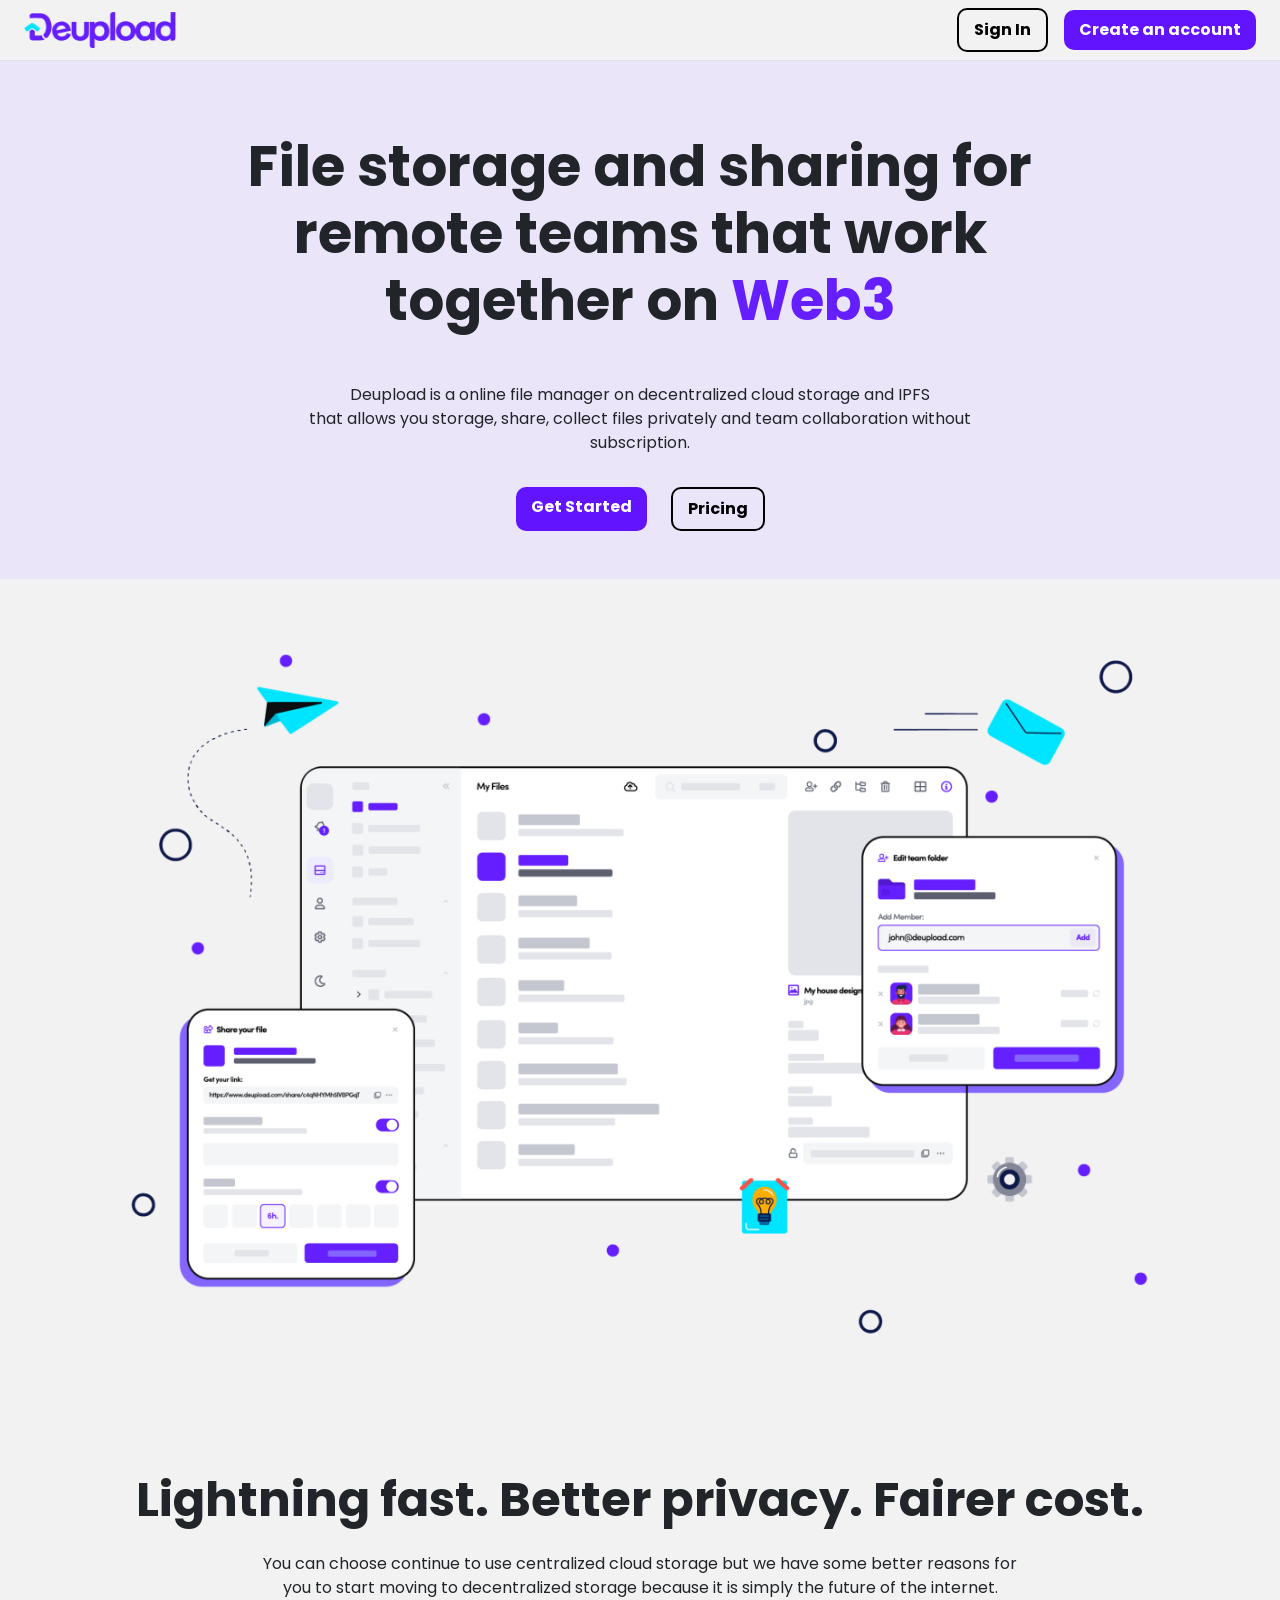
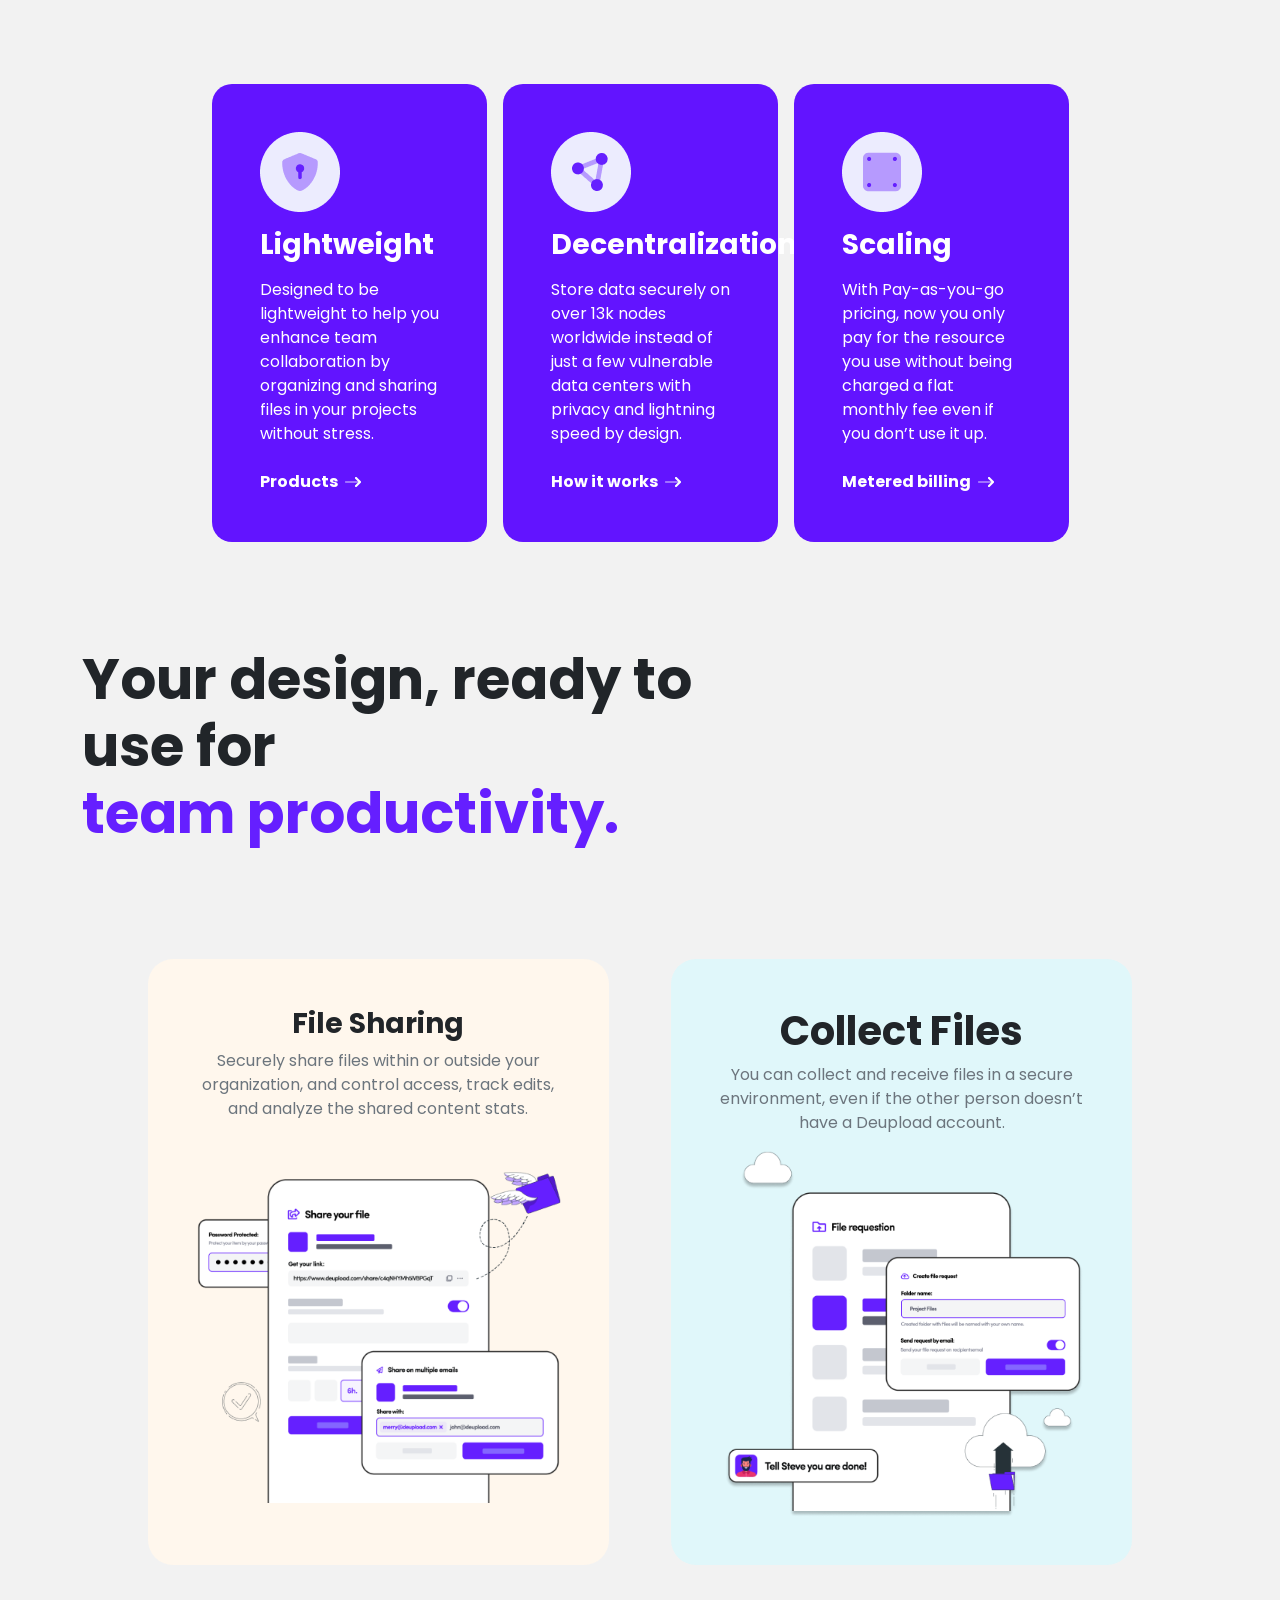
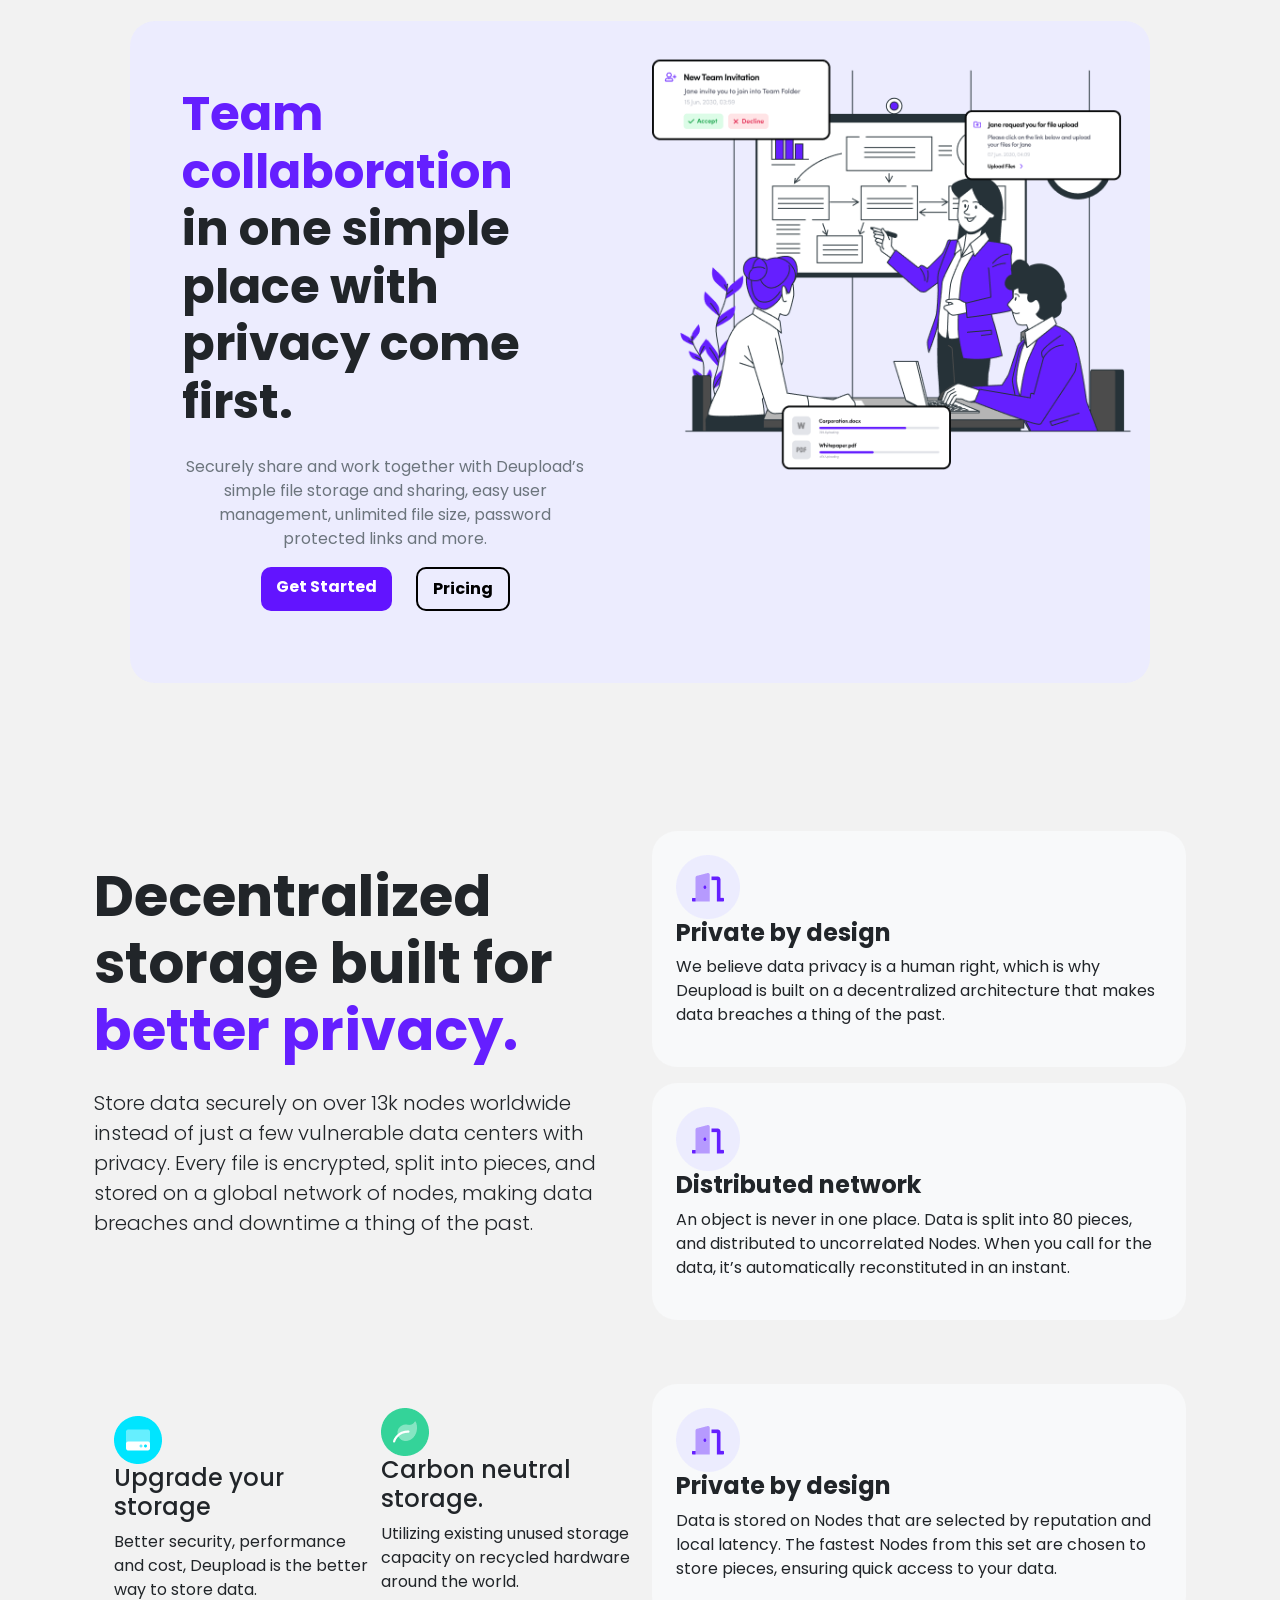
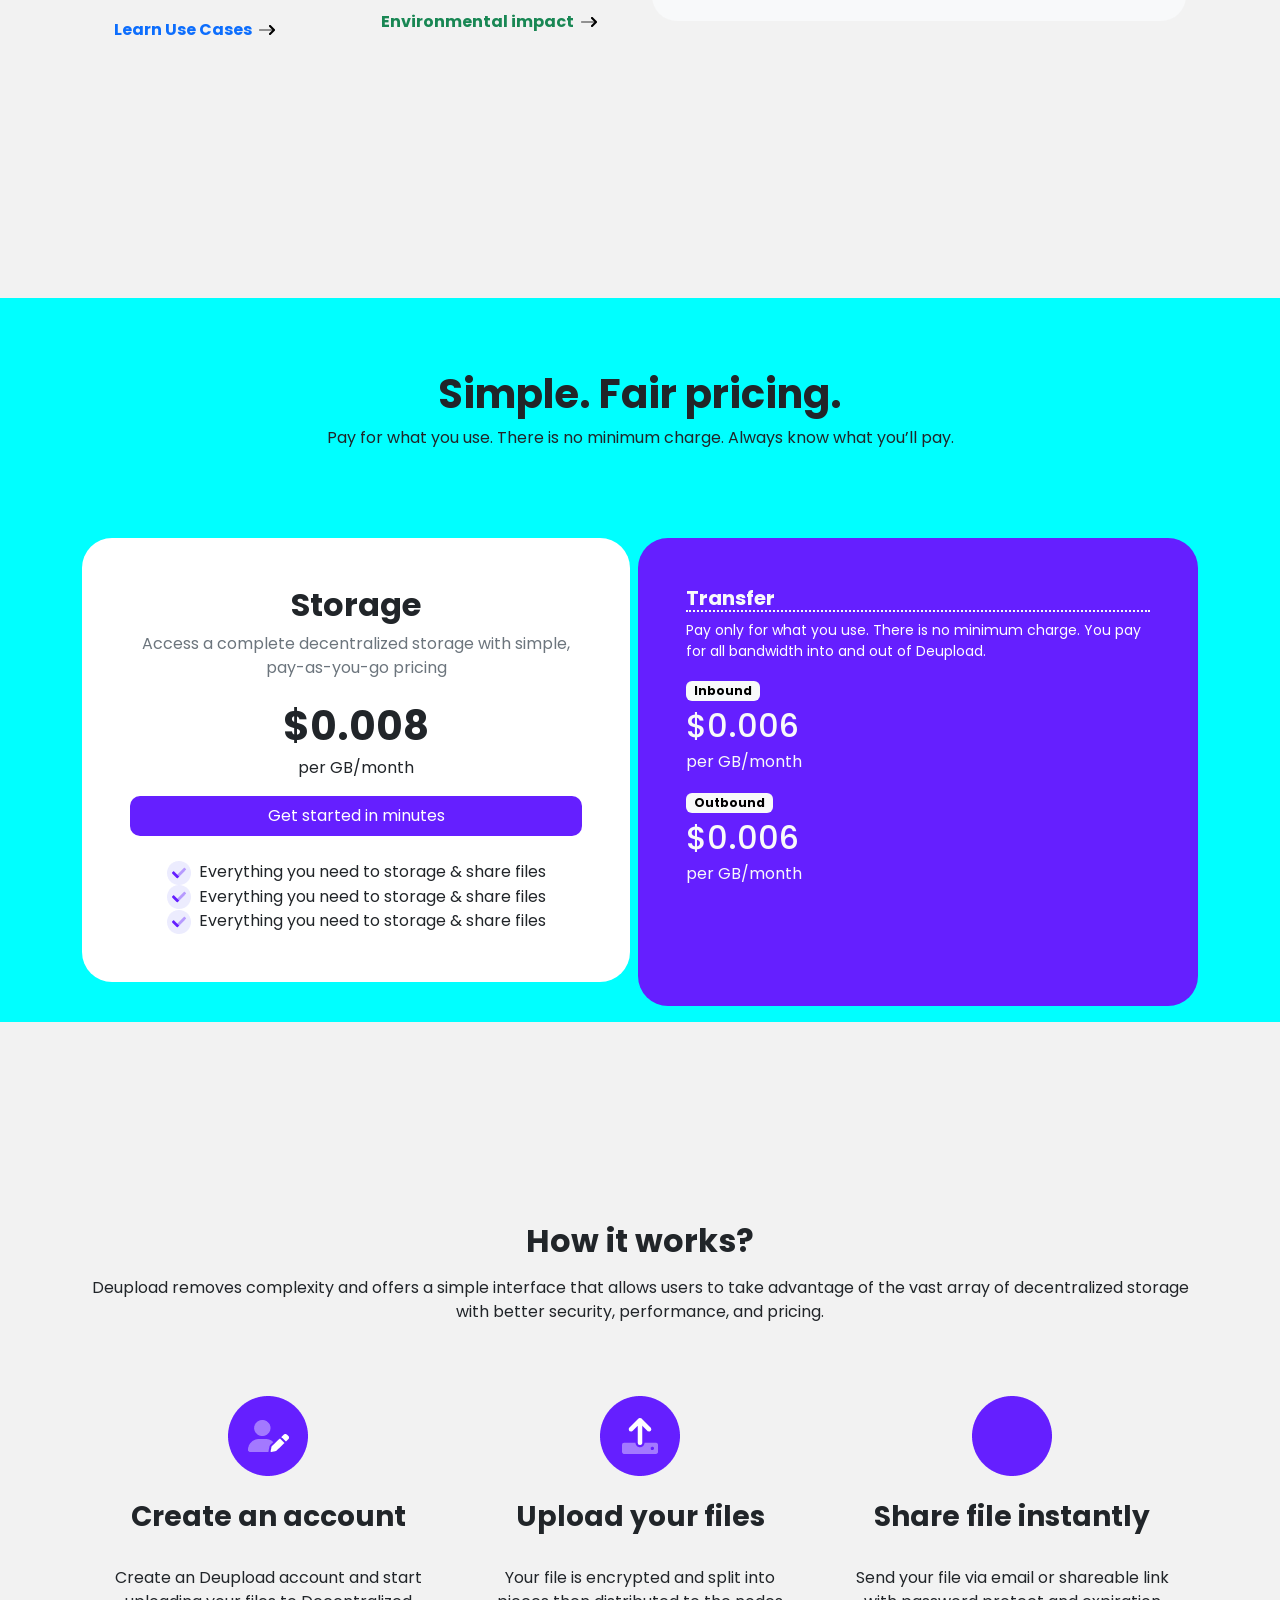
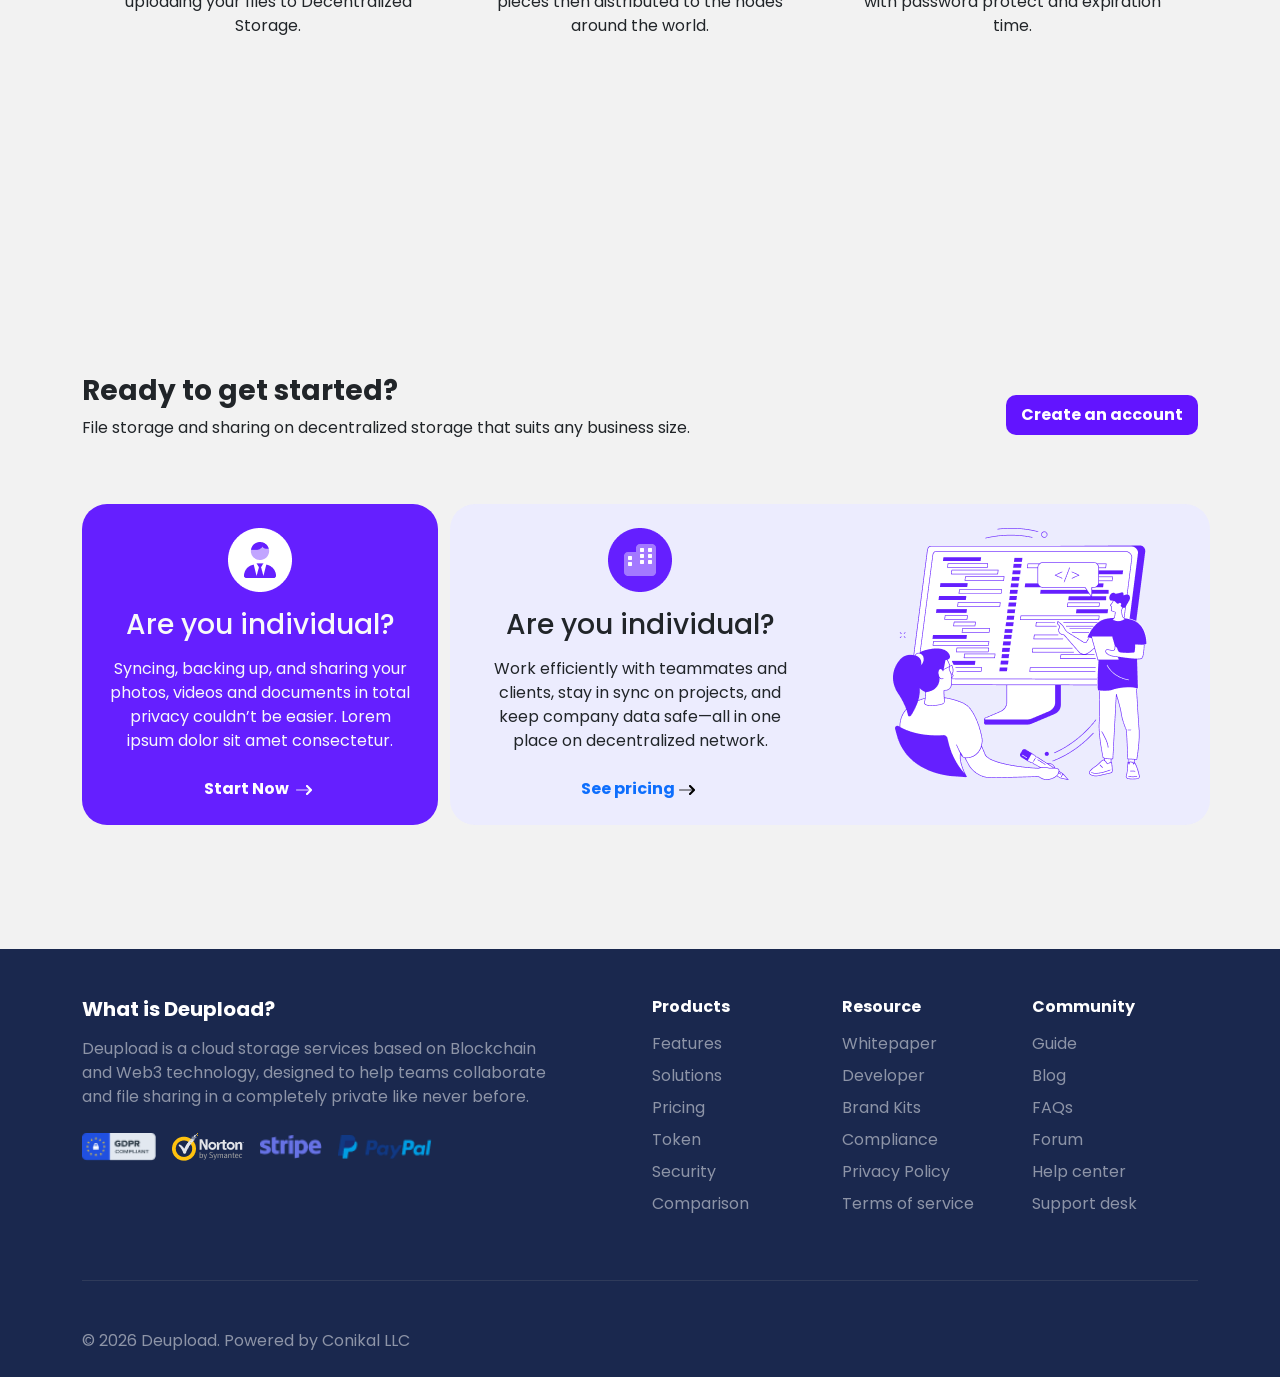
==== index.html @ c3d59c48 "This is the first commit" ====
<!DOCTYPE html>
<html lang="en">

<head>
    <meta charset="UTF-8">
    <meta name="viewport" content="width=device-width, initial-scale=1.0">
    <title>Main Page</title>
    <link href="https://cdn.jsdelivr.net/npm/bootstrap@5.3.3/dist/css/bootstrap.min.css" rel="stylesheet"
        integrity="sha384-QWTKZyjpPEjISv5WaRU9OFeRpok6YctnYmDr5pNlyT2bRjXh0JMhjY6hW+ALEwIH" crossorigin="anonymous">
    <link rel="stylesheet" href="./style.css">
</head>

<body>

    <!-- Navbar -->
    <section id="header" class="border-bottom">
        <div class="container-fluid px-4 py-2">
            <div class="d-block d-sm-flex align-items-sm-center justify-content-sm-between ">
                <div>
                    <a href="#">
                        <img src="./Assests/logo-color 1.png" alt="Logo" height="36">
                    </a>
                </div>

                <div class="d-flex align-items-center gap-2 gap-sm-3">
                    <a href="" class="btn-signin">Sign In</a>
                    <a href="" class="btn-create text-nowrap">Create an account</a>
                </div>

            </div>
        </div>
    </section>

    <!-- Hero-section -->
    <section id="hero-section">
        <div class="container-fluid hero-contain">
            <div class="py-5 text-center">

                <div>
                    <h1 class="py-4 display-4 fw-bold">
                        <span class="d-md-block">File storage and sharing for</span>
                        <span class="d-md-block">remote teams that work </span>
                        <span class="d-md-block">together on <span class="highlight">Web3</span></span>
                    </h1>
                </div>

                <div>
                    <p class="py-3 text-center fs-6 fs-lg-4">
                        <span class="line-break">Deupload is a online file manager on decentralized cloud storage and
                            IPFS </span>
                        <span class="line-break">that allows you storage, share, collect files privately and team
                            collaboration
                            without</span>
                        <span class="line-break">subscription.</span>
                    </p>
                </div>

                <div class="d-sm-flex justify-content-center gap-4">
                    <a href="#" class="btn-started">Get Started</a>
                    <a href="#" class="btn-pricing">Pricing</a>
                </div>

            </div>
        </div>
    </section>

    <section id="image-section">
        <div class="container">
            <div class="p-5 my-3">
                <img src="./Assests/deupoad-hero-screen 1@2x.png" alt="" class="img-fluid">
            </div>
        </div>
    </section>

    <section id="light-fast">
        <div class="container">
            <div class="row first-row">
                <div class="col-12 px-4 text-center">
                    <p class="display-5 fw-bold py-2">Lightning fast. Better privacy. Fairer cost.</p>
                    <p>
                        <span class="line-break">You can choose continue to use centralized cloud storage but we have
                            some better reasons for</span>
                        <span class="line-break">
                            you to start moving to decentralized storage because it is simply the future of the
                            internet.
                        </span>
                    </p>
                </div>
            </div>

            <div class="row py-2 px-2 mx-auto d-flex gap-3 justify-content-center">
                <div class="col-lg-3 feature-card p-5 text-white">
                    <img src="./Assests/Group 364.png" alt="" class="img-fluid mb-3 w-auto">
                    <h3 class="fw-bold mb-3">Lightweight</h3>
                    <p class="mb-4">Designed to be lightweight to help you enhance team collaboration by organizing and
                        sharing files
                        in your projects without stress.</p>
                    <a href="" class="text-decoration-none text-white fw-bold">Products <img
                            src="./Assests/arrow-right-long 3.png" alt="" class="px-1"></a>
                </div>
                <div class="col-lg-3 feature-card p-5 text-white">
                    <img src="./Assests/Group 370.png" alt="" class="img-fluid mb-3 w-auto">
                    <h3 class="fw-bold mb-3">Decentralization</h3>
                    <p class="mb-4">Store data securely on over 13k nodes worldwide instead of just a few vulnerable
                        data centers with privacy and lightning speed by design.</p>
                    <a href="" class="text-decoration-none text-white fw-bold">How it works <img
                            src="./Assests/arrow-right-long 3.png" alt="" class="px-1"></a>
                </div>
                <div class="col-lg-3 feature-card p-5 text-white">
                    <img src="./Assests/Group 371.png" alt="" class="img-fluid mb-3 w-auto">
                    <h3 class="fw-bold  mb-3">Scaling</h3>
                    <p class="mb-4">With Pay-as-you-go pricing, now you only pay for the resource you use without being
                        charged a flat monthly fee even if you don’t use it up.</p>
                    <a href="" class="text-decoration-none text-white fw-bold">Metered billing <img
                            src="./Assests/arrow-right-long 3.png" alt="" class="px-1"></a>

                </div>
            </div>
        </div>
    </section>



    <section id="Features-section">
        <div class="container">
            <div class="row">
                <div class="col-7  my-5 py-5">
                    <h1 class="display-4 fw-bold">Your design, ready to use for <span class="highlight">team
                            productivity.</span></h1>
                </div>
            </div>

            <div class="row py-2 px-3 d-md-flex d-block justify-content-evenly">
                <div class="col-md-5  card-1 p-lg-5 p-md-4 p-5 text-center mb-4">
                    <h3 class="fw-bold">File Sharing</h3>
                    <p class="text-secondary mb-3">Securely share files within or outside your organization, and control
                        access, track edits, and analyze the shared content stats.</p>
                    <img src="./Assests/deupload-file-sharing 2.png" alt="" class="img-fluid">
                </div>
                <div class="col-md-5  card-2 p-lg-5 p-md-4 p-5 text-center mb-4">
                    <h3 class="display-6 fw-bold">Collect Files</h3>
                    <p class="text-secondary mb-3"> You can collect and receive files in a secure environment, even if
                        the other person doesn’t have a Deupload account.</p>
                    <img src="./Assests/deupload-file-request 1.png" alt="" class="img-fluid">
                </div>
            </div>

            <div class="row my-4 mx-5 card-3 d-md-flex justify-content-evenly">
                <div class="col-6 text-center mb-4 p-lg-5 p-md-4 p-5">
                    <h3 class="fw-bold py-3 px-1 display-5 text-start"><span class="highlight">Team collaboration
                        </span> in one simple place with privacy come first.</h3>
                    <p class="text-secondary mb-3">Securely share and work together with Deupload’s simple file storage
                        and sharing, easy user
                        management, unlimited file size, password protected links and more.</p>

                    <div class="d-sm-flex justify-content-center gap-4">
                        <a href="#" class="btn-started">Get Started</a>
                        <a href="#" class="btn-pricing">Pricing</a>
                    </div>
                </div>
                <div class="col-6 text-center mb-4">
                    <img src="./Assests/Group 232.png" alt="" class="img-fluid">
                </div>
            </div>
        </div>
    </section>

    <section>
        <div class="container grid-section">
            <div class="row p-4 d-md-flex justify-content-center">
                <div class="col-12 col-md-6 py-3 ">
                    <div id="one">
                        <h1 class="fw-bold py-3 display-4">Decentralized <span>storage built for</span> <span
                                class="highlight">better privacy.</span></h1>
                    </div>
                    <div id="two">
                        <p class="lead">Store data securely on over 13k nodes worldwide instead of just a few vulnerable
                            data centers
                            with privacy. Every file is encrypted, split into pieces, and stored on a global network of
                            nodes, making data breaches and downtime a thing of the past.</p>
                    </div>
                </div>
                <div class="col-12 col-md-6 ">
                    <div id="three" class=" p-4 mb-3 bg-light">
                        <img src="./Assests/Group 374.png" alt="" class="img-fluid">
                        <h4 class="fw-bold">Private by design</h4>
                        <p>We believe data privacy is a human right, which is why Deupload is built on a decentralized
                            architecture that makes data breaches a thing of the past.</p>
                    </div>
                    <div id="four" class="p-4 mb-3 bg-light">
                        <img src="./Assests/Group 374.png" alt="" class="img-fluid">
                        <h4 class="fw-bold">Distributed network</h4>
                        <p>An object is never in one place. Data is split into 80 pieces, and distributed to
                            uncorrelated Nodes. When you call for the data, it’s automatically reconstituted in an
                            instant.</p>
                    </div>
                </div>
            </div>
            <!-- -------------------------------------------------------------------------------------------------- -->


            <div class="row p-4 d-md-flex flex-column flex-md-row">
                <div
                    class="col-12 col-md-12 col-lg-6 d-flex flex-column flex-md-row justify-content-lg-around p-4 gap-1">
                    <div class="col-md-6 m-2 ">
                        <img src="./Assests/Group 372.png" alt="">
                        <h4>Upgrade your storage</h4>
                        <p>Better security, performance and cost, Deupload is the better way to store data.</p>
                        <a href="" class="text-decoration-none text-primary fw-bold">Learn Use Cases <img
                                src="./Assests/arrow-right-long 3.png" alt="" class="px-1 arrow"></a>
                    </div>
                    <div class="col-md-6">
                        <img src="./Assests/Group 373.png" alt="">
                        <h4>Carbon neutral storage.</h4>
                        <p>Utilizing existing unused storage capacity on recycled hardware around the world.</p>
                        <a href="" class="text-decoration-none text-success fw-bold">Environmental impact <img
                                src="./Assests/arrow-right-long 3.png" alt="" class="px-1 arrow"></a>
                    </div>

                </div>
                <div class="col-12 col-md-12 col-lg-6">
                    <div id="three" class="p-4 mb-3 bg-light">
                        <img src="./Assests/Group 374.png" alt="" class="img-fluid">
                        <h4 class="fw-bold">Private by design</h4>
                        <p>Data is stored on Nodes that are selected by reputation and local latency. The fastest Nodes
                            from this set are chosen to store pieces, ensuring quick access to your data.</p>
                    </div>
                </div>
            </div>
        </div>
    </section>

    <section class="pricing-section">
        <div class="box">
            <div class="container">


                <div class="row">
                    <div class="col-12 text-center p-4 my-5">
                        <h1 class="fw-bold fs-1">Simple. Fair pricing.</h1>
                        <p>Pay for what you use. There is no minimum charge. Always know what you’ll pay.</p>
                    </div>
                </div>

                <div class="cards-wrapper d-block d-md-flex justify-content-around gap-2 pb-3">
                    <div class="carding text-center p-5 mb-4">
                        <h4 class="fw-bold fs-2">Storage</h4>
                        <p class="text-secondary fs-6">Access a complete decentralized storage with simple,
                            pay-as-you-go
                            pricing</p>
                        <p class="fw-bold fs-1 price">$0.008</p>
                        <p class="fs-6">per GB/month</p>

                        <a href="" class="text-decoration-none but mb-4">Get started in minutes</a>

                        <p class="points"><img src="./Assests/point.png" alt="" class="pe-2">Everything you need to
                            storage
                            & share
                            files</p>
                        <p class="points"><img src="./Assests/point.png" alt="" class="pe-2">Everything you need to
                            storage
                            & share
                            files</p>
                        <p class="points"><img src="./Assests/point.png" alt="" class="pe-2">Everything you need to
                            storage
                            & share
                            files</p>
                    </div>

                    <div class="carding-2 text-center p-5 text-light">
                        <h5 class="fw-bold fs-5 text-start c-title">Transfer</h5>
                        <p class="text-white fontpara text-start">Pay only for what you use. There is no minimum charge.
                            You
                            pay for all
                            bandwidth into and out of Deupload.
                        </p>
                        <p class="d-block text-start points">
                            <span class="badge text-bg-light">Inbound</span>
                        </p>
                        <span class="fw-medium fs-2 d-block text-start">$0.006</span>
                        <p class="fs-6 d-block text-start mb-3">per GB/month</p>

                        <p class="d-block text-start points">
                            <span class="badge text-bg-light">Outbound</span>
                        </p>
                        <span class="fw-medium fs-2 d-block text-start">$0.006</span>
                        <p class="fs-6 d-block text-start">per GB/month</p>
                    </div>

                </div>

            </div>
        </div>
    </section>

    <section class="work-section">
        <div class="container">
            <div class="work-heading text-center  mb-5">
                <h2 class="fw-bold mb-3">How it works?</h2>
                <p>Deupload removes complexity and offers a simple interface that allows users to take advantage of the
                    vast array of decentralized storage with better security, performance, and pricing.</p>
            </div>

            <div class="work-wrapper d-lg-flex mb-5">
                <div class="col-lg-4">
                    <div class="text-center p-4">
                        <img src="./Assests/create an acc.png" alt="" class="pb-4">
                        <h3 class="pb-4 fw-bold">Create an account</h3>
                        <p>Create an Deupload account and start uploading your files to Decentralized Storage.</p>
                    </div>
                </div>
                <div class="col-lg-4">
                    <div class="text-center p-4">
                        <img src="./Assests/Upload files.png" alt="" class="pb-4">
                        <h3 class="pb-4 fw-bold">Upload your files</h3>
                        <p>Your file is encrypted and split into pieces then distributed to the nodes around the world.
                        </p>
                    </div>
                </div>
                <div class="col-lg-4">
                    <div class="text-center p-4">
                        <img src="./Assests/share via.png" alt="" class="pb-4">
                        <h3 class="pb-4 fw-bold">Share file instantly</h3>
                        <p>Send your file via email or shareable link with password protect and expiration time.</p>
                    </div>
                </div>
            </div>
        </div>
    </section>

    <section class="ready-section">
        <div class="container">
            <div class="d-md-flex justify-content-between align-items-center my-5">
                <div>
                    <h3 class=" fw-bold">Ready to get started?</h3>
                    <p>File storage and sharing on decentralized storage that suits any business size.</p>
                </div>

                <div>
                    <a href="" class="btn-create text-nowrap">Create an account</a>
                </div>
            </div>

            <div class="ready-wrapper">
                <div class="row">
                    <div class="col-lg-4">
                        <div class="p-4 text-light text-md-center mb-4">
                            <img src="./Assests/user.png" alt="" class="mb-3">
                            <h3 class="mb-3">Are you individual?</h3>
                            <p class="mb-4">Syncing, backing up, and sharing your photos, videos and documents in total
                                privacy
                                couldn’t
                                be easier. Lorem ipsum dolor sit amet consectetur.</p>

                            <a href="" class="text-decoration-none text-white fw-bold">Start Now <img
                                    src="./Assests/arrow-right-long 3.png" alt="" class="px-1"></a>
                        </div>
                    </div>
                    <div class="col-lg-8">
                        <div class="row">
                            <div class="col-lg-6">
                                <div class="p-4 text-md-center">
                                    <img src="./Assests/not user.png" alt="" class="mb-3">
                                    <h3 class="mb-3">Are you individual?</h3>
                                    <p class="mb-4">Work efficiently with teammates and clients, stay in sync on
                                        projects, and keep
                                        company data safe—all in one place on decentralized network.</p>

                                    <a href="" class="text-decoration-none fw-bold">See pricing<img
                                            src="./Assests/arrow-right-long 3.png" alt="" class="px-1 arrow"></a>
                                </div>
                            </div>
                            <div class="col-lg-6">
                                <div class="p-4 text-md-center">
                                    <img src="./Assests/ready-img1.png" alt="">
                                </div>
                            </div>
                        </div>
                    </div>
                </div>
            </div>

        </div>
    </section>

    <footer class="bg-footer text-white pt-5 pb-4">
        <div class="container">
            <div class="row gy-4 gy-lg-0">
                <div class="col-12 col-lg-6 pe-lg-5">
                    <h5 class="fw-bold mb-3">What is Deupload?</h5>
                    <p class="text-white-50 pe-lg-4">
                        Deupload is a cloud storage services based on Blockchain and Web3 technology, designed to help
                        teams collaborate and file sharing in a completely private like never before.
                    </p>
                    <!-- Trust / Payment Badges -->
                    <div class="d-flex align-items-center gap-3 mt-4">
                        <img src="./Assests/GDPR compliant - GDPR Copy 5.png" alt="GDPR" height="28">
                        <img src="./Assests/norton.png" alt="Norton" height="28">
                        <img src="./Assests/stripe-seeklogo.com 1.png" alt="Stripe" height="24">
                        <img src="./Assests/paypal.png" alt="PayPal" height="24">
                    </div>
                </div>

                <div class="col-6 col-md-4 col-lg-2">
                    <h6 class="fw-bold mb-3">Products</h6>
                    <ul class="list-unstyled text-white-50">
                        <li class="mb-2"><a href="#" class="text-reset text-decoration-none">Features</a></li>
                        <li class="mb-2"><a href="#" class="text-reset text-decoration-none">Solutions</a></li>
                        <li class="mb-2"><a href="#" class="text-reset text-decoration-none">Pricing</a></li>
                        <li class="mb-2"><a href="#" class="text-reset text-decoration-none">Token</a></li>
                        <li class="mb-2"><a href="#" class="text-reset text-decoration-none">Security</a></li>
                        <li class="mb-2"><a href="#" class="text-reset text-decoration-none">Comparison</a></li>
                    </ul>
                </div>

                <div class="col-6 col-md-4 col-lg-2">
                    <h6 class="fw-bold mb-3">Resource</h6>
                    <ul class="list-unstyled text-white-50">
                        <li class="mb-2"><a href="#" class="text-reset text-decoration-none">Whitepaper</a></li>
                        <li class="mb-2"><a href="#" class="text-reset text-decoration-none">Developer</a></li>
                        <li class="mb-2"><a href="#" class="text-reset text-decoration-none">Brand Kits</a></li>
                        <li class="mb-2"><a href="#" class="text-reset text-decoration-none">Compliance</a></li>
                        <li class="mb-2"><a href="#" class="text-reset text-decoration-none">Privacy Policy</a></li>
                        <li class="mb-2"><a href="#" class="text-reset text-decoration-none">Terms of service</a></li>
                    </ul>
                </div>

                <div class="col-6 col-md-4 col-lg-2">
                    <h6 class="fw-bold mb-3">Community</h6>
                    <ul class="list-unstyled text-white-50">
                        <li class="mb-2"><a href="#" class="text-reset text-decoration-none">Guide</a></li>
                        <li class="mb-2"><a href="#" class="text-reset text-decoration-none">Blog</a></li>
                        <li class="mb-2"><a href="#" class="text-reset text-decoration-none">FAQs</a></li>
                        <li class="mb-2"><a href="#" class="text-reset text-decoration-none">Forum</a></li>
                        <li class="mb-2"><a href="#" class="text-reset text-decoration-none">Help center</a></li>
                        <li class="mb-2"><a href="#" class="text-reset text-decoration-none">Support desk</a></li>
                    </ul>
                </div>

            </div>

            <hr class="border-secondary my-5 opacity-25">

            <div class="row align-items-center gy-3 gy-md-0">
                <div class="col-12 col-md-6 text-center text-md-start text-white-50">
                    <p class="mb-0">© 2026 Deupload. Powered by Conikal LLC</p>
                </div>

                <div class="col-12 col-md-6 text-center text-md-end">
                    <div class="d-inline-flex gap-3">
                        <a href="#" class="text-white text-decoration-none fs-5"><i class="bi bi-facebook"></i></a>
                        <a href="#" class="text-white text-decoration-none fs-5"><i class="bi bi-twitter"></i></a>
                        <a href="#" class="text-white text-decoration-none fs-5"><i class="bi bi-youtube"></i></a>
                        <a href="#" class="text-white text-decoration-none fs-5"><i class="bi bi-medium"></i></a>
                    </div>
                </div>
            </div>

        </div>
    </footer>

    <script src="https://cdn.jsdelivr.net/npm/bootstrap@5.3.3/dist/js/bootstrap.bundle.min.js"
        integrity="sha384-YvpcrYf0tY3lHB60NNkmXc5s9fDVZLESaAA55NDzOxhy9GkcIdslK1eN7N6jIeHz"
        crossorigin="anonymous"></script>
</body>

</html>
---- style.css ----
@import url('https://fonts.googleapis.com/css2?family=Poppins:ital,wght@0,100;0,200;0,300;0,400;0,500;0,600;0,700;0,800;0,900;1,100;1,200;1,300;1,400;1,500;1,600;1,700;1,800;1,900&display=swap');

:root {
    --brand-purple: #6214ff;
    --footer-bg: #1A284E;
}

body {
    font-family: "Poppins", sans-serif;
    background-color: #F2F2F2;
}

a,
span {
    display: inline-block;
}

.btn-signin,
.btn-pricing {
    border: 2px solid black;
    padding: 8px 15px;
    font-weight: bold;
    border-radius: 10px;
    text-decoration: none;
    color: black;
}

.btn-create,
.btn-started {
    padding: 8px 15px;
    font-weight: bold;
    background-color: var(--brand-purple);
    color: white;
    border-radius: 10px;
    text-decoration: none;
}

.hero-contain {
    background-color: #EBE5FA;
}

.line-break {
    display: block;
}

.hero-title {
    font-size: 56px;
    font-weight: bold;
}

.hero-para {
    font-size: 20px;
    font-weight: 400;
}

.first-row {
    padding: 60px 0;
}

.feature-card {
    background-color: var(--brand-purple);
    border-radius: 20px;
}

.links {
    text-decoration: none;
}

.highlight {
    color: #651FFF;
}

.card-1 {
    background-color: #FFF7ED;
    border-radius: 25px;
}

.card-2 {
    background-color: #E0F7FA;
    border-radius: 25px;
}

.card-3 {
    background-color: #ECECFE;
    border-radius: 25px;
}

.grid-section {
    padding: 100px 0;
}

#three ,#four{
    border-radius: 25px;
}

.arrow {
    filter: invert(1);
}

.pricing-section {
    width: 100%;
    padding: 100px 0;
}

.box {
    min-height: 600px;
    background-color: cyan;
}

.carding {
    max-width: 560px;
    max-height: 570px;
    background-color: white;
    border-radius: 30px;
}

.price {
    margin: 0 !important;
}

.but {
    display: block;
    background-color: #651FFF;
    color: white;
    padding: 8px 25px;
    border-radius: 10px;
}

.points {
    margin: 0 !important;
}

.carding-2 {
    max-width: 560px;
    max-height: 570px;
    background-color: white;
    border-radius: 30px;
    background-color: #651FFF;
}

.fontpara {
    font-size: 14px;
}

.c-title {
    border-bottom: 2px dotted;
}

.work-section,.ready-section,.footer-section{
    padding: 100px 0px;
}

.ready-wrapper > div > div:nth-child(1) > div{
    background-color: #651FFF;
    border-radius: 25px;
}

.ready-wrapper > div > div:nth-child(2) > div{
    background-color: #ECECFE;
    border-radius: 25px;
}

.bg-footer{
    background-color: var(--footer-bg);
}
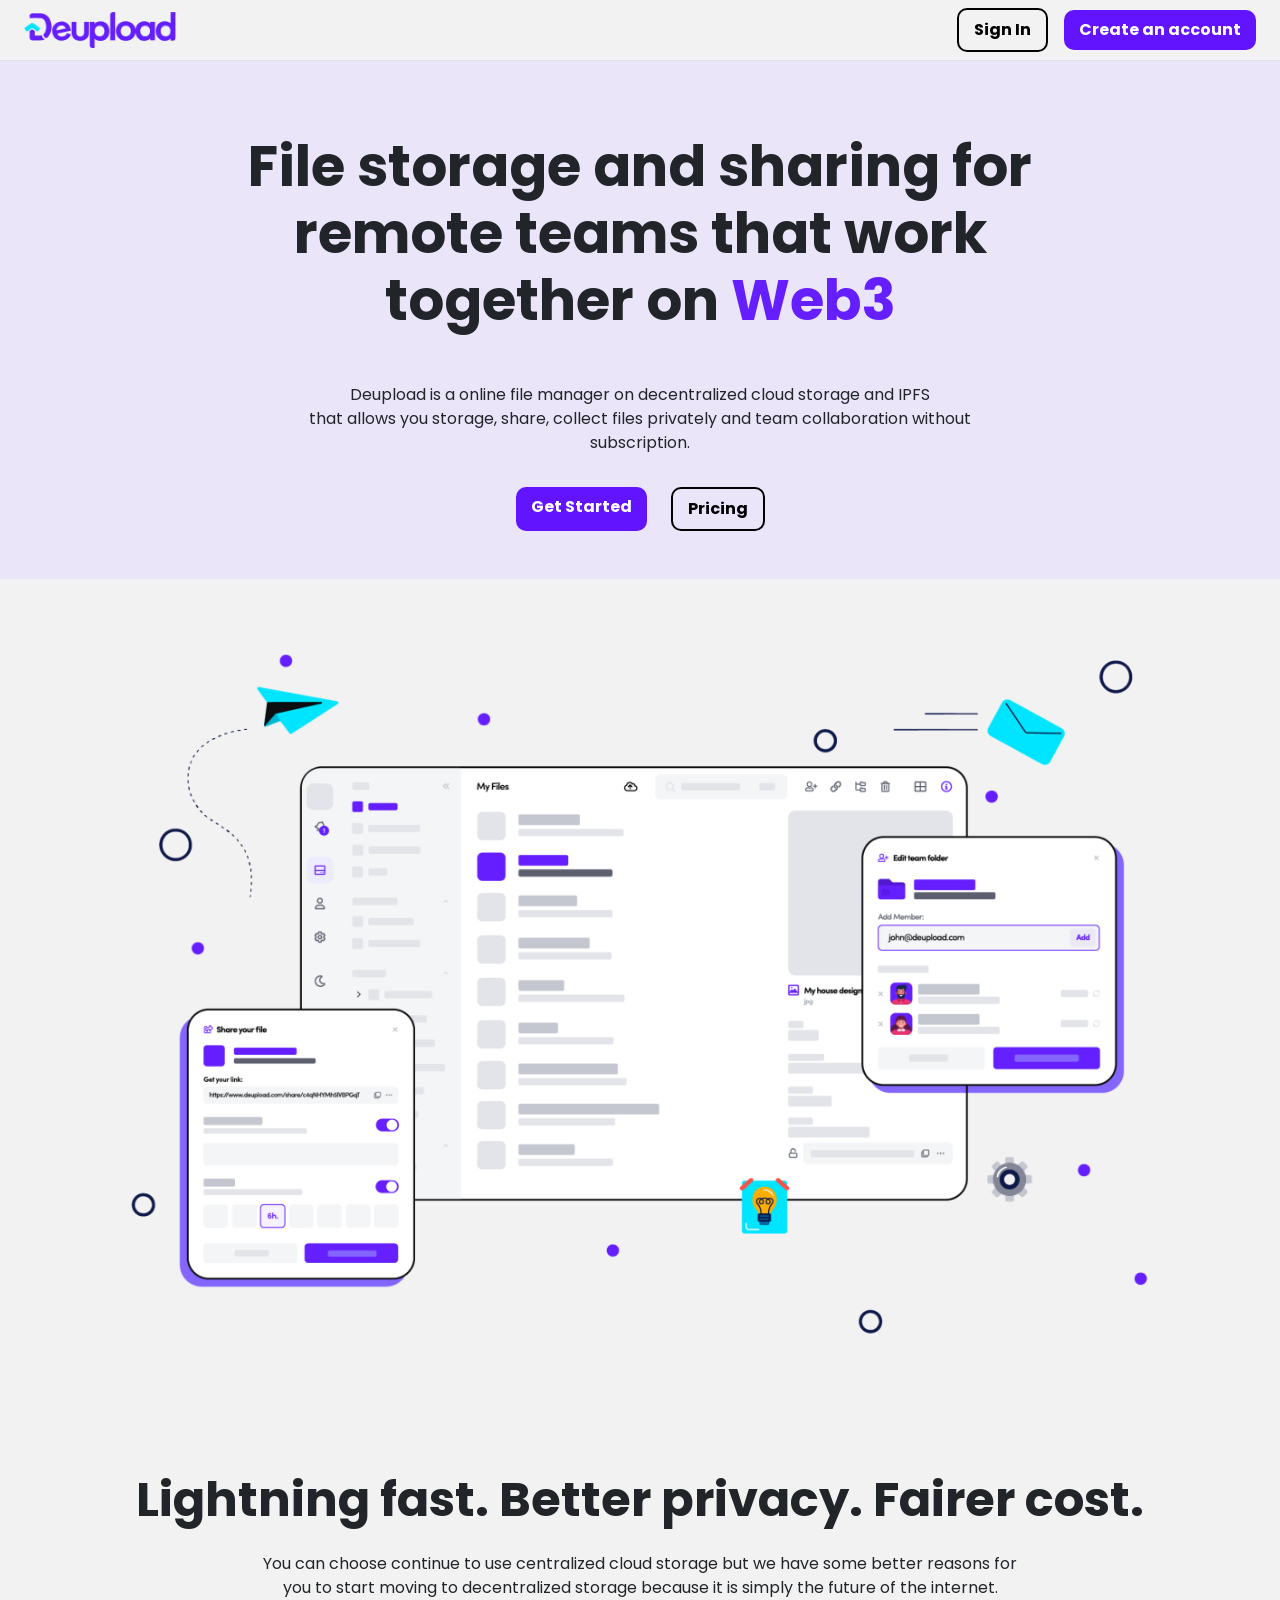
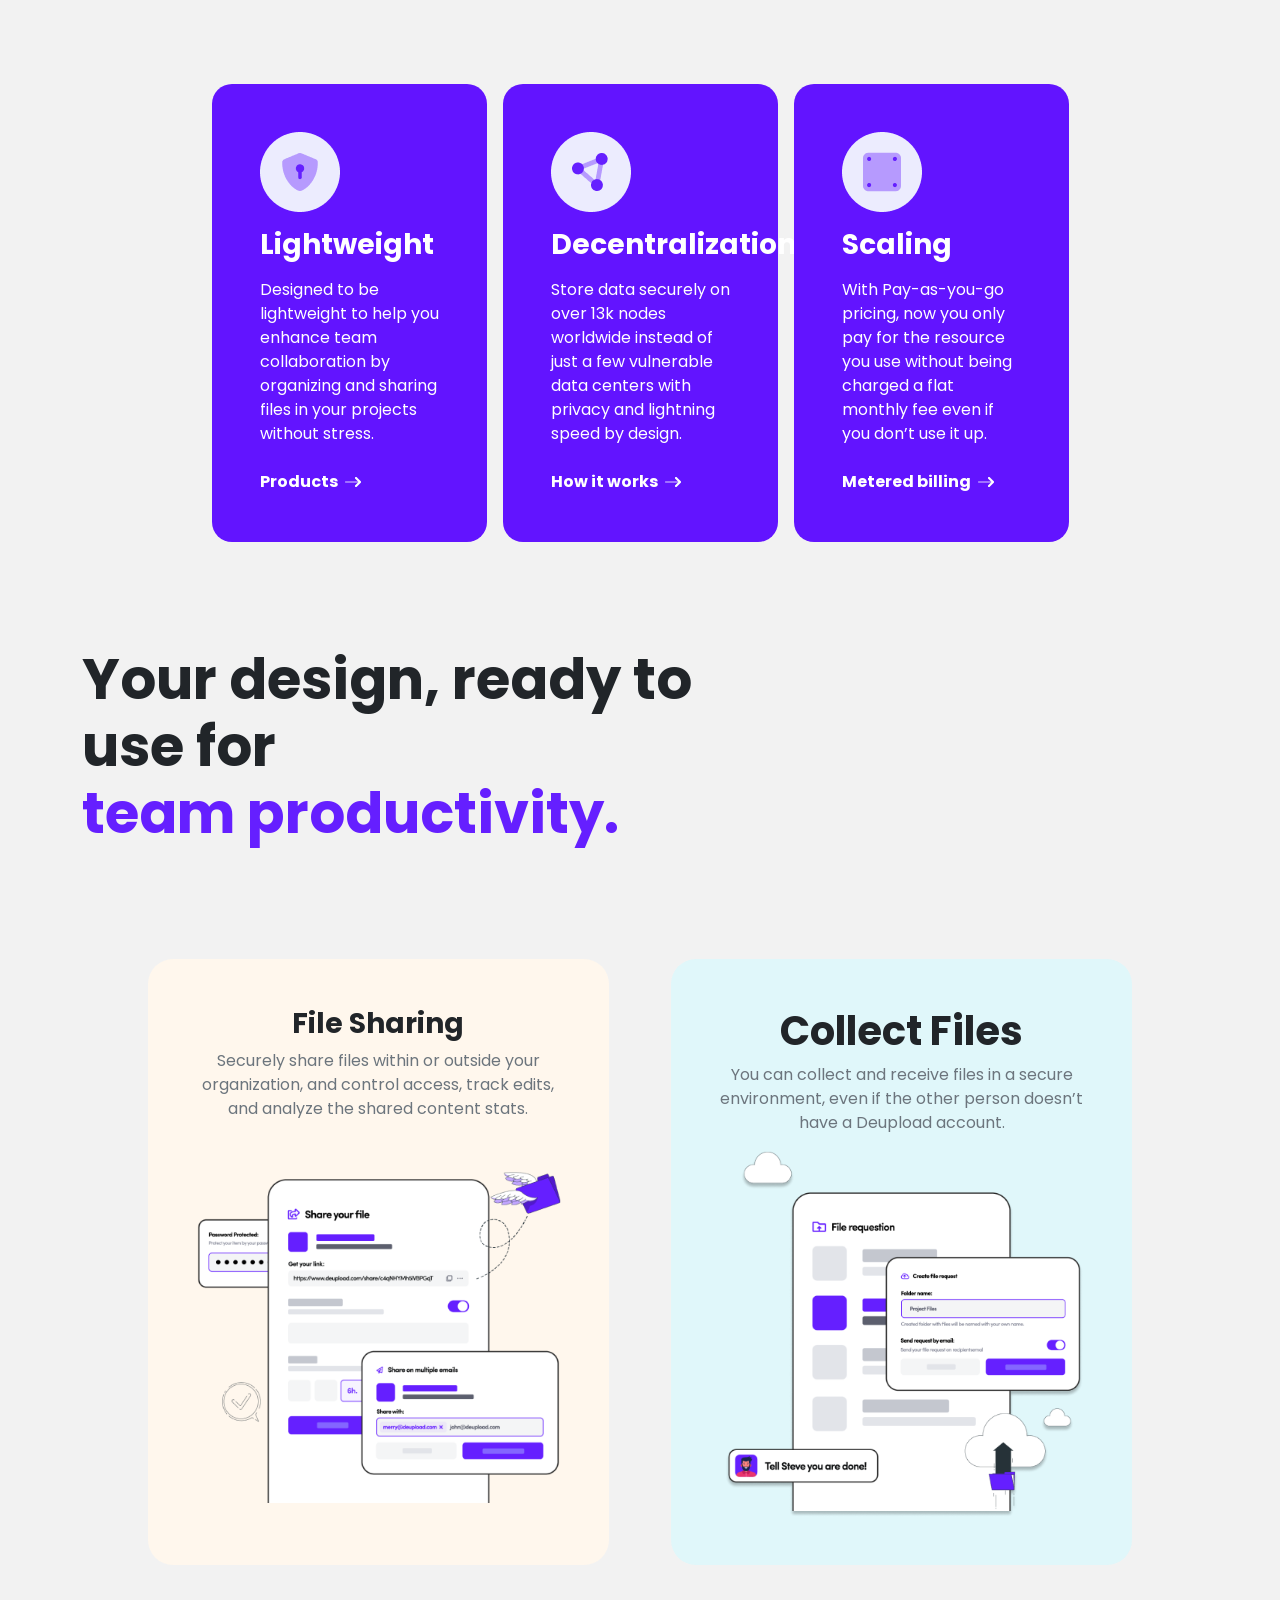
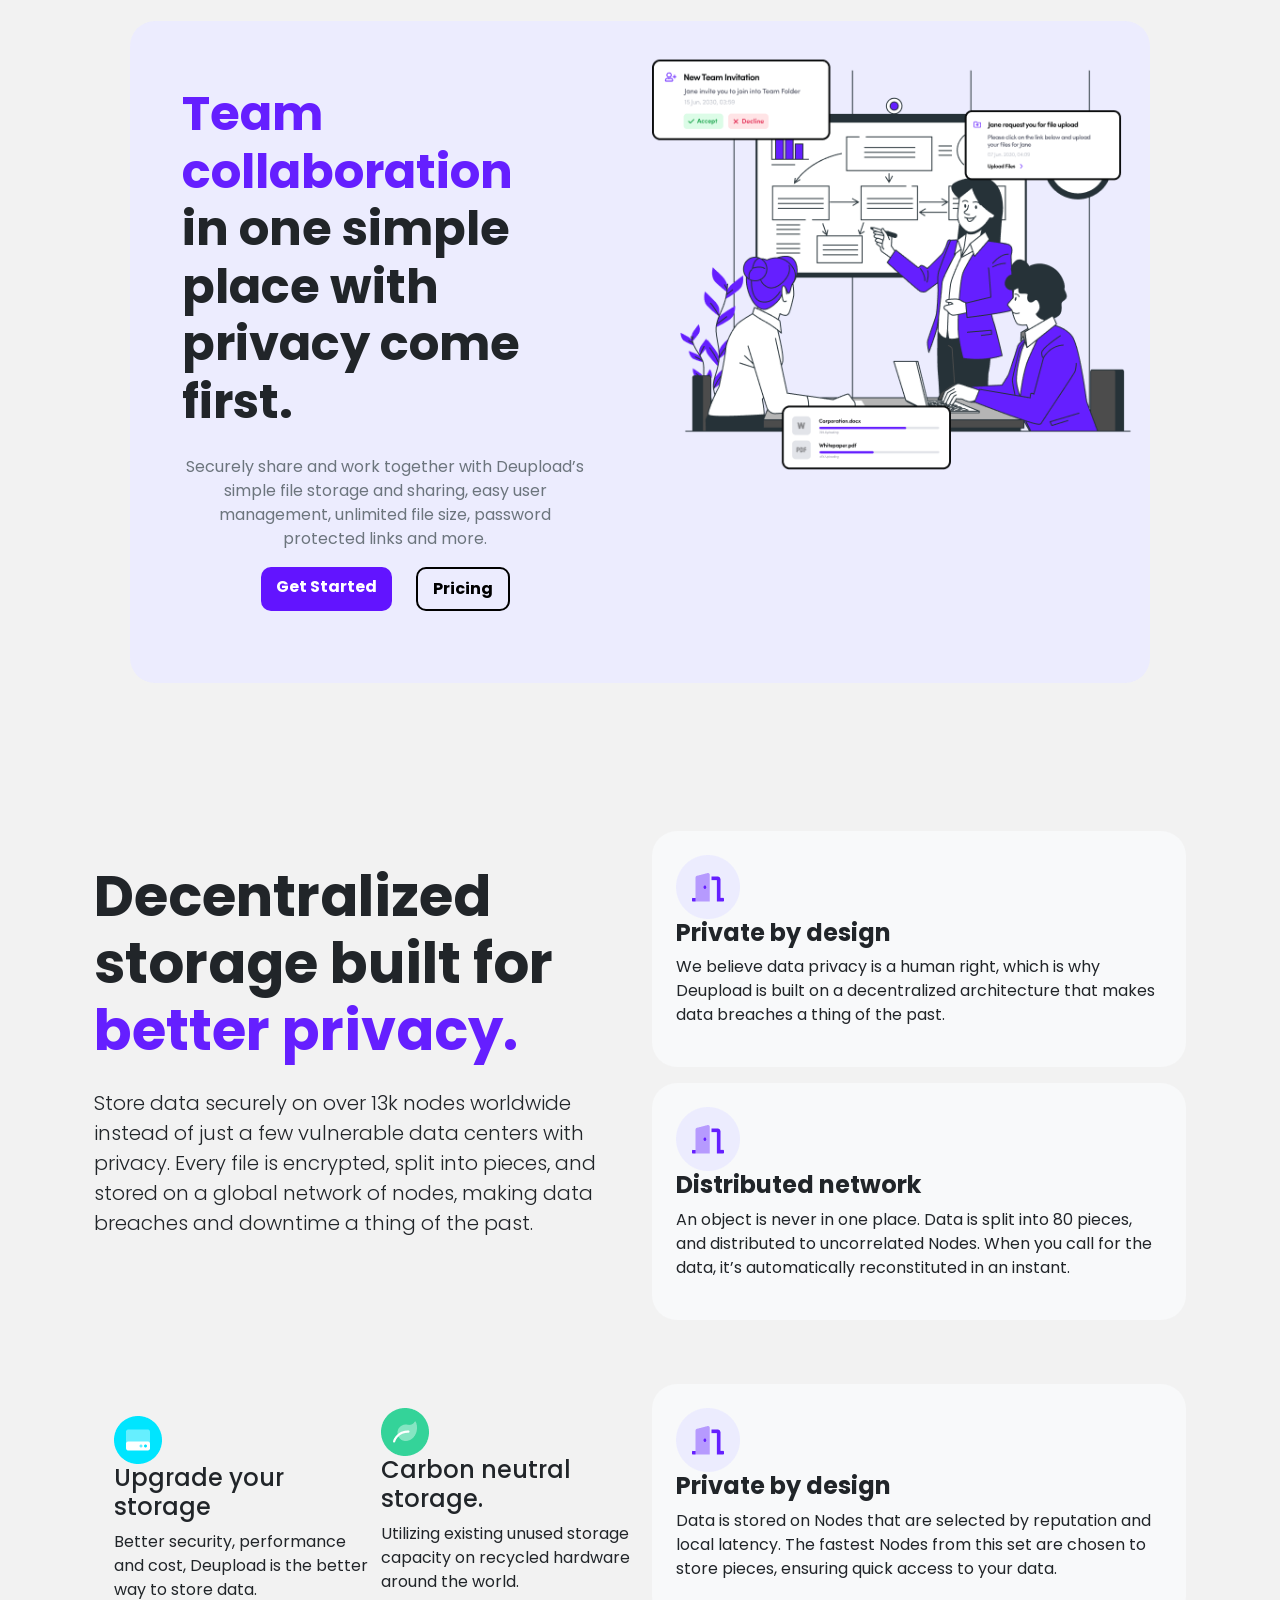
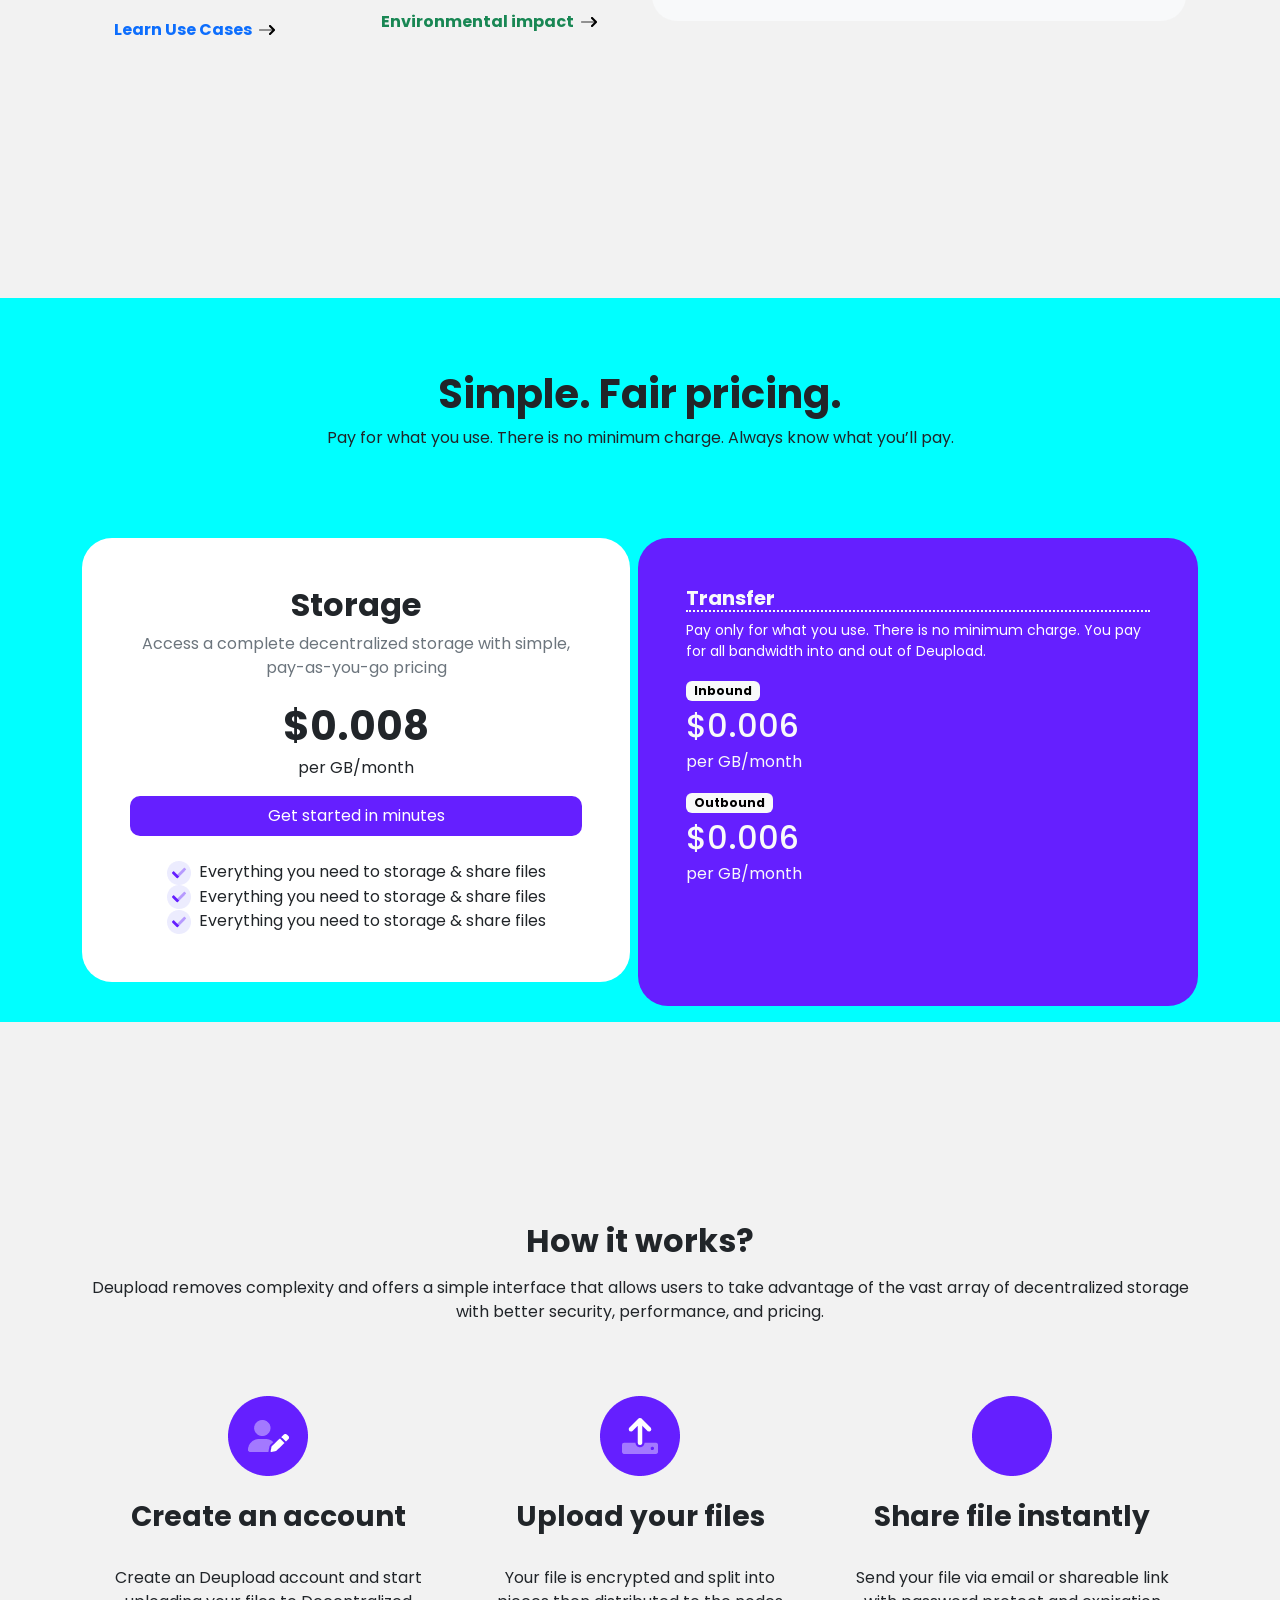
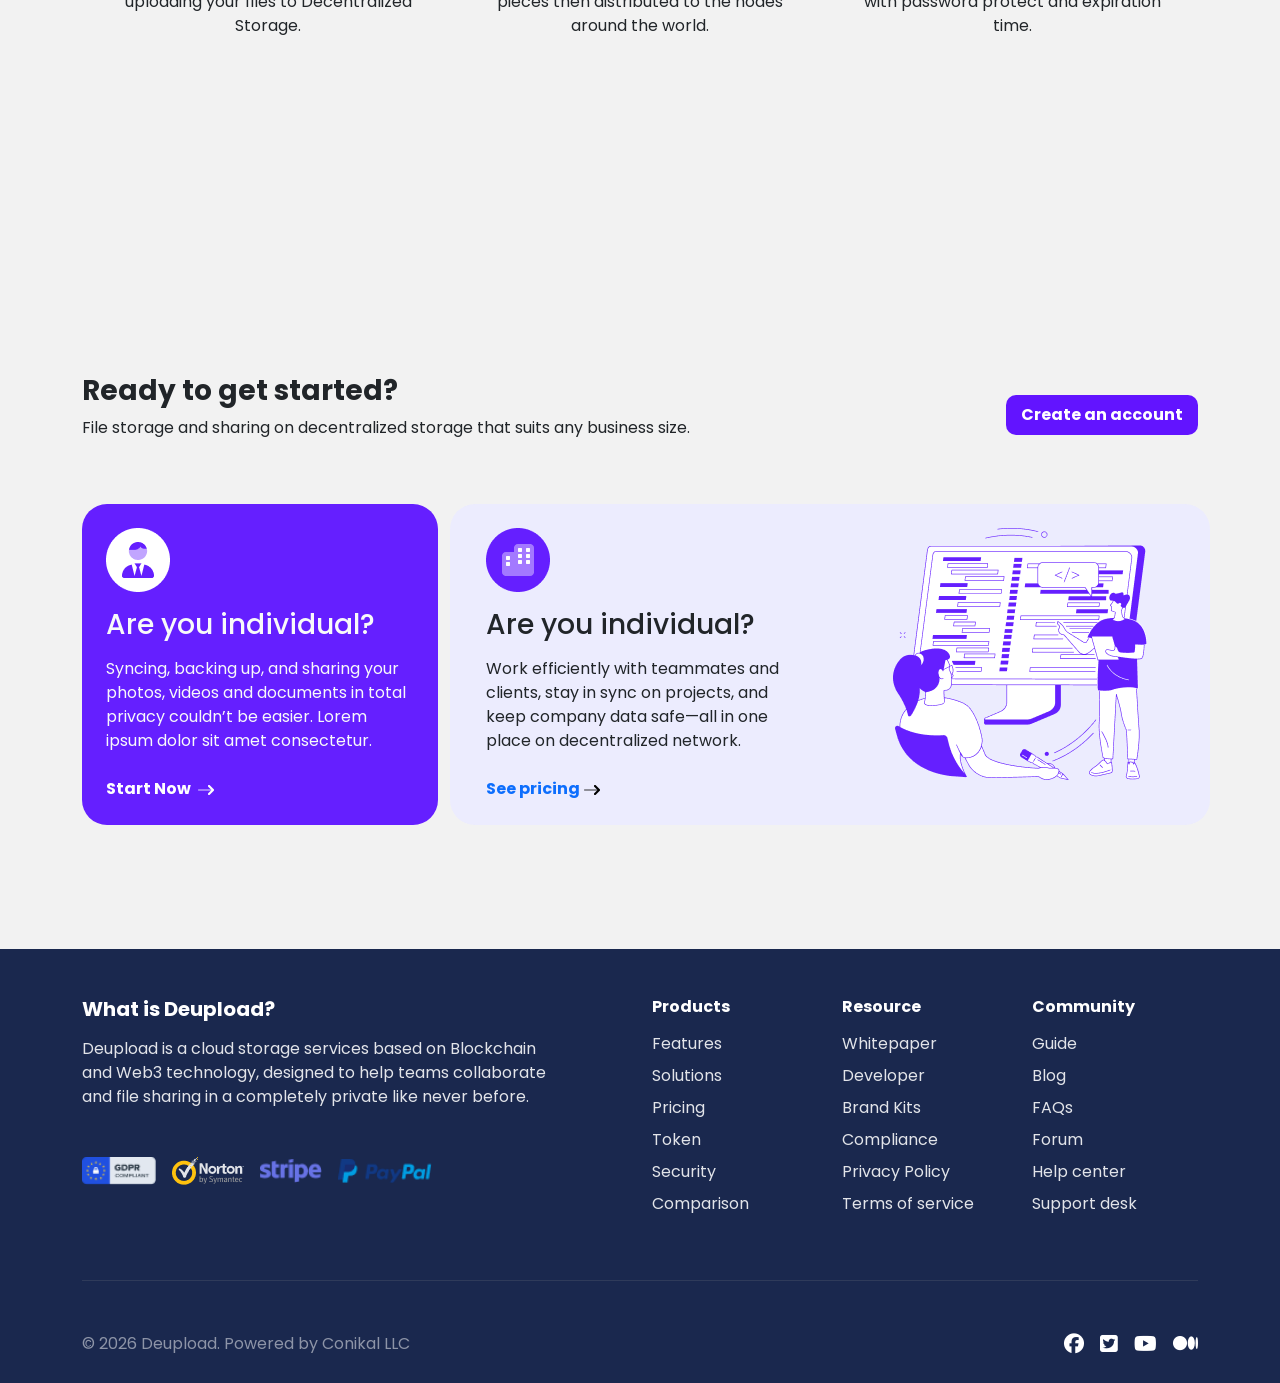
==== commit dc9949bd: "first commit" ====
--- a/index.html
+++ b/index.html
@@ -4,9 +4,18 @@
 <head>
     <meta charset="UTF-8">
     <meta name="viewport" content="width=device-width, initial-scale=1.0">
-    <title>Main Page</title>
+    <title>Deupload</title>
+
+    <!-- Bootstrap cdn link -->
     <link href="https://cdn.jsdelivr.net/npm/bootstrap@5.3.3/dist/css/bootstrap.min.css" rel="stylesheet"
         integrity="sha384-QWTKZyjpPEjISv5WaRU9OFeRpok6YctnYmDr5pNlyT2bRjXh0JMhjY6hW+ALEwIH" crossorigin="anonymous">
+
+    <!-- Font-awesome cdn link -->
+    <link rel="stylesheet" href="https://cdnjs.cloudflare.com/ajax/libs/font-awesome/6.5.2/css/all.min.css"
+        integrity="sha512-SnH5WK+bZxgPHs44uWIX+LLJAJ9/2PkPKZ5QiAj6Ta86w+fsb2TkcmfRyVX3pBnMFcV7oQPJkl9QevSCWr3W6A=="
+        crossorigin="anonymous" referrerpolicy="no-referrer" />
+
+    <!-- stylesheet -->
     <link rel="stylesheet" href="./style.css">
 </head>
 
@@ -18,7 +27,7 @@
             <div class="d-block d-sm-flex align-items-sm-center justify-content-sm-between ">
                 <div>
                     <a href="#">
-                        <img src="./Assests/logo-color 1.png" alt="Logo" height="36">
+                        <img src="./Assets/logo-color 1.png" alt="Logo" height="36">
                     </a>
                 </div>
 
@@ -31,7 +40,7 @@
         </div>
     </section>
 
-    <!-- Hero-section -->
+    <!-- Hero section -->
     <section id="hero-section">
         <div class="container-fluid hero-contain">
             <div class="py-5 text-center">
@@ -64,14 +73,16 @@
         </div>
     </section>
 
+    <!-- Image section -->
     <section id="image-section">
         <div class="container">
             <div class="p-5 my-3">
-                <img src="./Assests/deupoad-hero-screen 1@2x.png" alt="" class="img-fluid">
-            </div>
-        </div>
-    </section>
-
+                <img src="./Assets/deupoad-hero-screen 1@2x.png" alt="" class="img-fluid">
+            </div>
+        </div>
+    </section>
+
+    <!-- Lightning fast section -->
     <section id="light-fast">
         <div class="container">
             <div class="row first-row">
@@ -90,37 +101,36 @@
 
             <div class="row py-2 px-2 mx-auto d-flex gap-3 justify-content-center">
                 <div class="col-lg-3 feature-card p-5 text-white">
-                    <img src="./Assests/Group 364.png" alt="" class="img-fluid mb-3 w-auto">
+                    <img src="./Assets/Group 364.png" alt="" class="img-fluid mb-3 w-auto">
                     <h3 class="fw-bold mb-3">Lightweight</h3>
                     <p class="mb-4">Designed to be lightweight to help you enhance team collaboration by organizing and
                         sharing files
                         in your projects without stress.</p>
                     <a href="" class="text-decoration-none text-white fw-bold">Products <img
-                            src="./Assests/arrow-right-long 3.png" alt="" class="px-1"></a>
+                            src="./Assets/arrow-right-long 3.png" alt="" class="px-1"></a>
                 </div>
                 <div class="col-lg-3 feature-card p-5 text-white">
-                    <img src="./Assests/Group 370.png" alt="" class="img-fluid mb-3 w-auto">
+                    <img src="./Assets/Group 370.png" alt="" class="img-fluid mb-3 w-auto">
                     <h3 class="fw-bold mb-3">Decentralization</h3>
                     <p class="mb-4">Store data securely on over 13k nodes worldwide instead of just a few vulnerable
                         data centers with privacy and lightning speed by design.</p>
                     <a href="" class="text-decoration-none text-white fw-bold">How it works <img
-                            src="./Assests/arrow-right-long 3.png" alt="" class="px-1"></a>
+                            src="./Assets/arrow-right-long 3.png" alt="" class="px-1"></a>
                 </div>
                 <div class="col-lg-3 feature-card p-5 text-white">
-                    <img src="./Assests/Group 371.png" alt="" class="img-fluid mb-3 w-auto">
+                    <img src="./Assets/Group 371.png" alt="" class="img-fluid mb-3 w-auto">
                     <h3 class="fw-bold  mb-3">Scaling</h3>
                     <p class="mb-4">With Pay-as-you-go pricing, now you only pay for the resource you use without being
                         charged a flat monthly fee even if you don’t use it up.</p>
                     <a href="" class="text-decoration-none text-white fw-bold">Metered billing <img
-                            src="./Assests/arrow-right-long 3.png" alt="" class="px-1"></a>
-
-                </div>
-            </div>
-        </div>
-    </section>
-
-
-
+                            src="./Assets/arrow-right-long 3.png" alt="" class="px-1"></a>
+
+                </div>
+            </div>
+        </div>
+    </section>
+
+    <!-- Features section 1 -->
     <section id="Features-section">
         <div class="container">
             <div class="row">
@@ -135,13 +145,13 @@
                     <h3 class="fw-bold">File Sharing</h3>
                     <p class="text-secondary mb-3">Securely share files within or outside your organization, and control
                         access, track edits, and analyze the shared content stats.</p>
-                    <img src="./Assests/deupload-file-sharing 2.png" alt="" class="img-fluid">
+                    <img src="./Assets/deupload-file-sharing 2.png" alt="" class="img-fluid">
                 </div>
                 <div class="col-md-5  card-2 p-lg-5 p-md-4 p-5 text-center mb-4">
                     <h3 class="display-6 fw-bold">Collect Files</h3>
                     <p class="text-secondary mb-3"> You can collect and receive files in a secure environment, even if
                         the other person doesn’t have a Deupload account.</p>
-                    <img src="./Assests/deupload-file-request 1.png" alt="" class="img-fluid">
+                    <img src="./Assets/deupload-file-request 1.png" alt="" class="img-fluid">
                 </div>
             </div>
 
@@ -159,12 +169,13 @@
                     </div>
                 </div>
                 <div class="col-6 text-center mb-4">
-                    <img src="./Assests/Group 232.png" alt="" class="img-fluid">
-                </div>
-            </div>
-        </div>
-    </section>
-
+                    <img src="./Assets/Group 232.png" alt="" class="img-fluid">
+                </div>
+            </div>
+        </div>
+    </section>
+
+    <!-- Features section 2 -->
     <section>
         <div class="container grid-section">
             <div class="row p-4 d-md-flex justify-content-center">
@@ -182,13 +193,13 @@
                 </div>
                 <div class="col-12 col-md-6 ">
                     <div id="three" class=" p-4 mb-3 bg-light">
-                        <img src="./Assests/Group 374.png" alt="" class="img-fluid">
+                        <img src="./Assets/Group 374.png" alt="" class="img-fluid">
                         <h4 class="fw-bold">Private by design</h4>
                         <p>We believe data privacy is a human right, which is why Deupload is built on a decentralized
                             architecture that makes data breaches a thing of the past.</p>
                     </div>
                     <div id="four" class="p-4 mb-3 bg-light">
-                        <img src="./Assests/Group 374.png" alt="" class="img-fluid">
+                        <img src="./Assets/Group 374.png" alt="" class="img-fluid">
                         <h4 class="fw-bold">Distributed network</h4>
                         <p>An object is never in one place. Data is split into 80 pieces, and distributed to
                             uncorrelated Nodes. When you call for the data, it’s automatically reconstituted in an
@@ -196,31 +207,29 @@
                     </div>
                 </div>
             </div>
-            <!-- -------------------------------------------------------------------------------------------------- -->
-
 
             <div class="row p-4 d-md-flex flex-column flex-md-row">
                 <div
                     class="col-12 col-md-12 col-lg-6 d-flex flex-column flex-md-row justify-content-lg-around p-4 gap-1">
                     <div class="col-md-6 m-2 ">
-                        <img src="./Assests/Group 372.png" alt="">
+                        <img src="./Assets/Group 372.png" alt="">
                         <h4>Upgrade your storage</h4>
                         <p>Better security, performance and cost, Deupload is the better way to store data.</p>
                         <a href="" class="text-decoration-none text-primary fw-bold">Learn Use Cases <img
-                                src="./Assests/arrow-right-long 3.png" alt="" class="px-1 arrow"></a>
+                                src="./Assets/arrow-right-long 3.png" alt="" class="px-1 arrow"></a>
                     </div>
                     <div class="col-md-6">
-                        <img src="./Assests/Group 373.png" alt="">
+                        <img src="./Assets/Group 373.png" alt="">
                         <h4>Carbon neutral storage.</h4>
                         <p>Utilizing existing unused storage capacity on recycled hardware around the world.</p>
                         <a href="" class="text-decoration-none text-success fw-bold">Environmental impact <img
-                                src="./Assests/arrow-right-long 3.png" alt="" class="px-1 arrow"></a>
+                                src="./Assets/arrow-right-long 3.png" alt="" class="px-1 arrow"></a>
                     </div>
 
                 </div>
                 <div class="col-12 col-md-12 col-lg-6">
                     <div id="three" class="p-4 mb-3 bg-light">
-                        <img src="./Assests/Group 374.png" alt="" class="img-fluid">
+                        <img src="./Assets/Group 374.png" alt="" class="img-fluid">
                         <h4 class="fw-bold">Private by design</h4>
                         <p>Data is stored on Nodes that are selected by reputation and local latency. The fastest Nodes
                             from this set are chosen to store pieces, ensuring quick access to your data.</p>
@@ -230,10 +239,10 @@
         </div>
     </section>
 
+    <!-- Pricing section -->
     <section class="pricing-section">
         <div class="box">
             <div class="container">
-
 
                 <div class="row">
                     <div class="col-12 text-center p-4 my-5">
@@ -253,15 +262,15 @@
 
                         <a href="" class="text-decoration-none but mb-4">Get started in minutes</a>
 
-                        <p class="points"><img src="./Assests/point.png" alt="" class="pe-2">Everything you need to
+                        <p class="points"><img src="./Assets/point.png" alt="" class="pe-2">Everything you need to
                             storage
                             & share
                             files</p>
-                        <p class="points"><img src="./Assests/point.png" alt="" class="pe-2">Everything you need to
+                        <p class="points"><img src="./Assets/point.png" alt="" class="pe-2">Everything you need to
                             storage
                             & share
                             files</p>
-                        <p class="points"><img src="./Assests/point.png" alt="" class="pe-2">Everything you need to
+                        <p class="points"><img src="./Assets/point.png" alt="" class="pe-2">Everything you need to
                             storage
                             & share
                             files</p>
@@ -289,10 +298,12 @@
 
                 </div>
 
-            </div>
-        </div>
-    </section>
-
+
+            </div>
+        </div>
+    </section>
+
+    <!-- Work section -->
     <section class="work-section">
         <div class="container">
             <div class="work-heading text-center  mb-5">
@@ -304,14 +315,14 @@
             <div class="work-wrapper d-lg-flex mb-5">
                 <div class="col-lg-4">
                     <div class="text-center p-4">
-                        <img src="./Assests/create an acc.png" alt="" class="pb-4">
+                        <img src="./Assets/create an acc.png" alt="" class="pb-4">
                         <h3 class="pb-4 fw-bold">Create an account</h3>
                         <p>Create an Deupload account and start uploading your files to Decentralized Storage.</p>
                     </div>
                 </div>
                 <div class="col-lg-4">
                     <div class="text-center p-4">
-                        <img src="./Assests/Upload files.png" alt="" class="pb-4">
+                        <img src="./Assets/Upload files.png" alt="" class="pb-4">
                         <h3 class="pb-4 fw-bold">Upload your files</h3>
                         <p>Your file is encrypted and split into pieces then distributed to the nodes around the world.
                         </p>
@@ -319,7 +330,7 @@
                 </div>
                 <div class="col-lg-4">
                     <div class="text-center p-4">
-                        <img src="./Assests/share via.png" alt="" class="pb-4">
+                        <img src="./Assets/share via.png" alt="" class="pb-4">
                         <h3 class="pb-4 fw-bold">Share file instantly</h3>
                         <p>Send your file via email or shareable link with password protect and expiration time.</p>
                     </div>
@@ -328,6 +339,7 @@
         </div>
     </section>
 
+    <!-- Ready to start section -->
     <section class="ready-section">
         <div class="container">
             <div class="d-md-flex justify-content-between align-items-center my-5">
@@ -344,8 +356,8 @@
             <div class="ready-wrapper">
                 <div class="row">
                     <div class="col-lg-4">
-                        <div class="p-4 text-light text-md-center mb-4">
-                            <img src="./Assests/user.png" alt="" class="mb-3">
+                        <div class="p-4 text-light text-md-center text-lg-start mb-4">
+                            <img src="./Assets/user.png" alt="" class="mb-3">
                             <h3 class="mb-3">Are you individual?</h3>
                             <p class="mb-4">Syncing, backing up, and sharing your photos, videos and documents in total
                                 privacy
@@ -353,26 +365,26 @@
                                 be easier. Lorem ipsum dolor sit amet consectetur.</p>
 
                             <a href="" class="text-decoration-none text-white fw-bold">Start Now <img
-                                    src="./Assests/arrow-right-long 3.png" alt="" class="px-1"></a>
+                                    src="./Assets/arrow-right-long 3.png" alt="" class="px-1"></a>
                         </div>
                     </div>
                     <div class="col-lg-8">
                         <div class="row">
                             <div class="col-lg-6">
-                                <div class="p-4 text-md-center">
-                                    <img src="./Assests/not user.png" alt="" class="mb-3">
+                                <div class="p-4 text-md-center text-lg-start">
+                                    <img src="./Assets/not user.png" alt="" class="mb-3">
                                     <h3 class="mb-3">Are you individual?</h3>
                                     <p class="mb-4">Work efficiently with teammates and clients, stay in sync on
                                         projects, and keep
                                         company data safe—all in one place on decentralized network.</p>
 
                                     <a href="" class="text-decoration-none fw-bold">See pricing<img
-                                            src="./Assests/arrow-right-long 3.png" alt="" class="px-1 arrow"></a>
+                                            src="./Assets/arrow-right-long 3.png" alt="" class="px-1 arrow"></a>
                                 </div>
                             </div>
                             <div class="col-lg-6">
                                 <div class="p-4 text-md-center">
-                                    <img src="./Assests/ready-img1.png" alt="">
+                                    <img src="./Assets/ready-img1.png" alt="">
                                 </div>
                             </div>
                         </div>
@@ -383,27 +395,28 @@
         </div>
     </section>
 
+    <!-- Footer -->
     <footer class="bg-footer text-white pt-5 pb-4">
         <div class="container">
             <div class="row gy-4 gy-lg-0">
                 <div class="col-12 col-lg-6 pe-lg-5">
                     <h5 class="fw-bold mb-3">What is Deupload?</h5>
-                    <p class="text-white-50 pe-lg-4">
+                    <p class="textcolor pe-lg-4 mb-5">
                         Deupload is a cloud storage services based on Blockchain and Web3 technology, designed to help
                         teams collaborate and file sharing in a completely private like never before.
                     </p>
                     <!-- Trust / Payment Badges -->
                     <div class="d-flex align-items-center gap-3 mt-4">
-                        <img src="./Assests/GDPR compliant - GDPR Copy 5.png" alt="GDPR" height="28">
-                        <img src="./Assests/norton.png" alt="Norton" height="28">
-                        <img src="./Assests/stripe-seeklogo.com 1.png" alt="Stripe" height="24">
-                        <img src="./Assests/paypal.png" alt="PayPal" height="24">
+                        <img src="./Assets/GDPR compliant - GDPR Copy 5.png" alt="GDPR" height="28">
+                        <img src="./Assets/norton.png" alt="Norton" height="28">
+                        <img src="./Assets/stripe-seeklogo.com 1.png" alt="Stripe" height="24">
+                        <img src="./Assets/paypal.png" alt="PayPal" height="24">
                     </div>
                 </div>
 
                 <div class="col-6 col-md-4 col-lg-2">
                     <h6 class="fw-bold mb-3">Products</h6>
-                    <ul class="list-unstyled text-white-50">
+                    <ul class="list-unstyled textcolor">
                         <li class="mb-2"><a href="#" class="text-reset text-decoration-none">Features</a></li>
                         <li class="mb-2"><a href="#" class="text-reset text-decoration-none">Solutions</a></li>
                         <li class="mb-2"><a href="#" class="text-reset text-decoration-none">Pricing</a></li>
@@ -415,7 +428,7 @@
 
                 <div class="col-6 col-md-4 col-lg-2">
                     <h6 class="fw-bold mb-3">Resource</h6>
-                    <ul class="list-unstyled text-white-50">
+                    <ul class="list-unstyled textcolor">
                         <li class="mb-2"><a href="#" class="text-reset text-decoration-none">Whitepaper</a></li>
                         <li class="mb-2"><a href="#" class="text-reset text-decoration-none">Developer</a></li>
                         <li class="mb-2"><a href="#" class="text-reset text-decoration-none">Brand Kits</a></li>
@@ -427,7 +440,7 @@
 
                 <div class="col-6 col-md-4 col-lg-2">
                     <h6 class="fw-bold mb-3">Community</h6>
-                    <ul class="list-unstyled text-white-50">
+                    <ul class="list-unstyled textcolor">
                         <li class="mb-2"><a href="#" class="text-reset text-decoration-none">Guide</a></li>
                         <li class="mb-2"><a href="#" class="text-reset text-decoration-none">Blog</a></li>
                         <li class="mb-2"><a href="#" class="text-reset text-decoration-none">FAQs</a></li>
@@ -448,10 +461,13 @@
 
                 <div class="col-12 col-md-6 text-center text-md-end">
                     <div class="d-inline-flex gap-3">
-                        <a href="#" class="text-white text-decoration-none fs-5"><i class="bi bi-facebook"></i></a>
-                        <a href="#" class="text-white text-decoration-none fs-5"><i class="bi bi-twitter"></i></a>
-                        <a href="#" class="text-white text-decoration-none fs-5"><i class="bi bi-youtube"></i></a>
-                        <a href="#" class="text-white text-decoration-none fs-5"><i class="bi bi-medium"></i></a>
+                        <a href="#" class="text-white text-decoration-none fs-5"><i
+                                class="fa-brands fa-facebook"></i></a>
+                        <a href="#" class="text-white text-decoration-none fs-5"><i
+                                class="fa-brands fa-square-twitter"></i></a>
+                        <a href="#" class="text-white text-decoration-none fs-5"><i
+                                class="fa-brands fa-youtube"></i></a>
+                        <a href="#" class="text-white text-decoration-none fs-5"><i class="fa-brands fa-medium"></i></a>
                     </div>
                 </div>
             </div>
@@ -459,6 +475,7 @@
         </div>
     </footer>
 
+    <!-- Bootstrap js cdn link -->
     <script src="https://cdn.jsdelivr.net/npm/bootstrap@5.3.3/dist/js/bootstrap.bundle.min.js"
         integrity="sha384-YvpcrYf0tY3lHB60NNkmXc5s9fDVZLESaAA55NDzOxhy9GkcIdslK1eN7N6jIeHz"
         crossorigin="anonymous"></script>
--- a/style.css
+++ b/style.css
@@ -35,6 +35,8 @@
     text-decoration: none;
 }
 
+/* Hero section */
+
 .hero-contain {
     background-color: #EBE5FA;
 }
@@ -53,6 +55,8 @@
     font-weight: 400;
 }
 
+/* Lightning fast section  */
+
 .first-row {
     padding: 60px 0;
 }
@@ -69,6 +73,8 @@
 .highlight {
     color: #651FFF;
 }
+
+/* Features section 1 */
 
 .card-1 {
     background-color: #FFF7ED;
@@ -89,7 +95,8 @@
     padding: 100px 0;
 }
 
-#three ,#four{
+#three,
+#four {
     border-radius: 25px;
 }
 
@@ -146,20 +153,26 @@
     border-bottom: 2px dotted;
 }
 
-.work-section,.ready-section,.footer-section{
+.work-section,
+.ready-section,
+.footer-section {
     padding: 100px 0px;
 }
 
-.ready-wrapper > div > div:nth-child(1) > div{
+.ready-wrapper>div>div:nth-child(1)>div {
     background-color: #651FFF;
     border-radius: 25px;
 }
 
-.ready-wrapper > div > div:nth-child(2) > div{
+.ready-wrapper>div>div:nth-child(2)>div {
     background-color: #ECECFE;
     border-radius: 25px;
 }
 
-.bg-footer{
+.bg-footer {
     background-color: var(--footer-bg);
+}
+
+.textcolor {
+    color: #E2E4E9;
 }
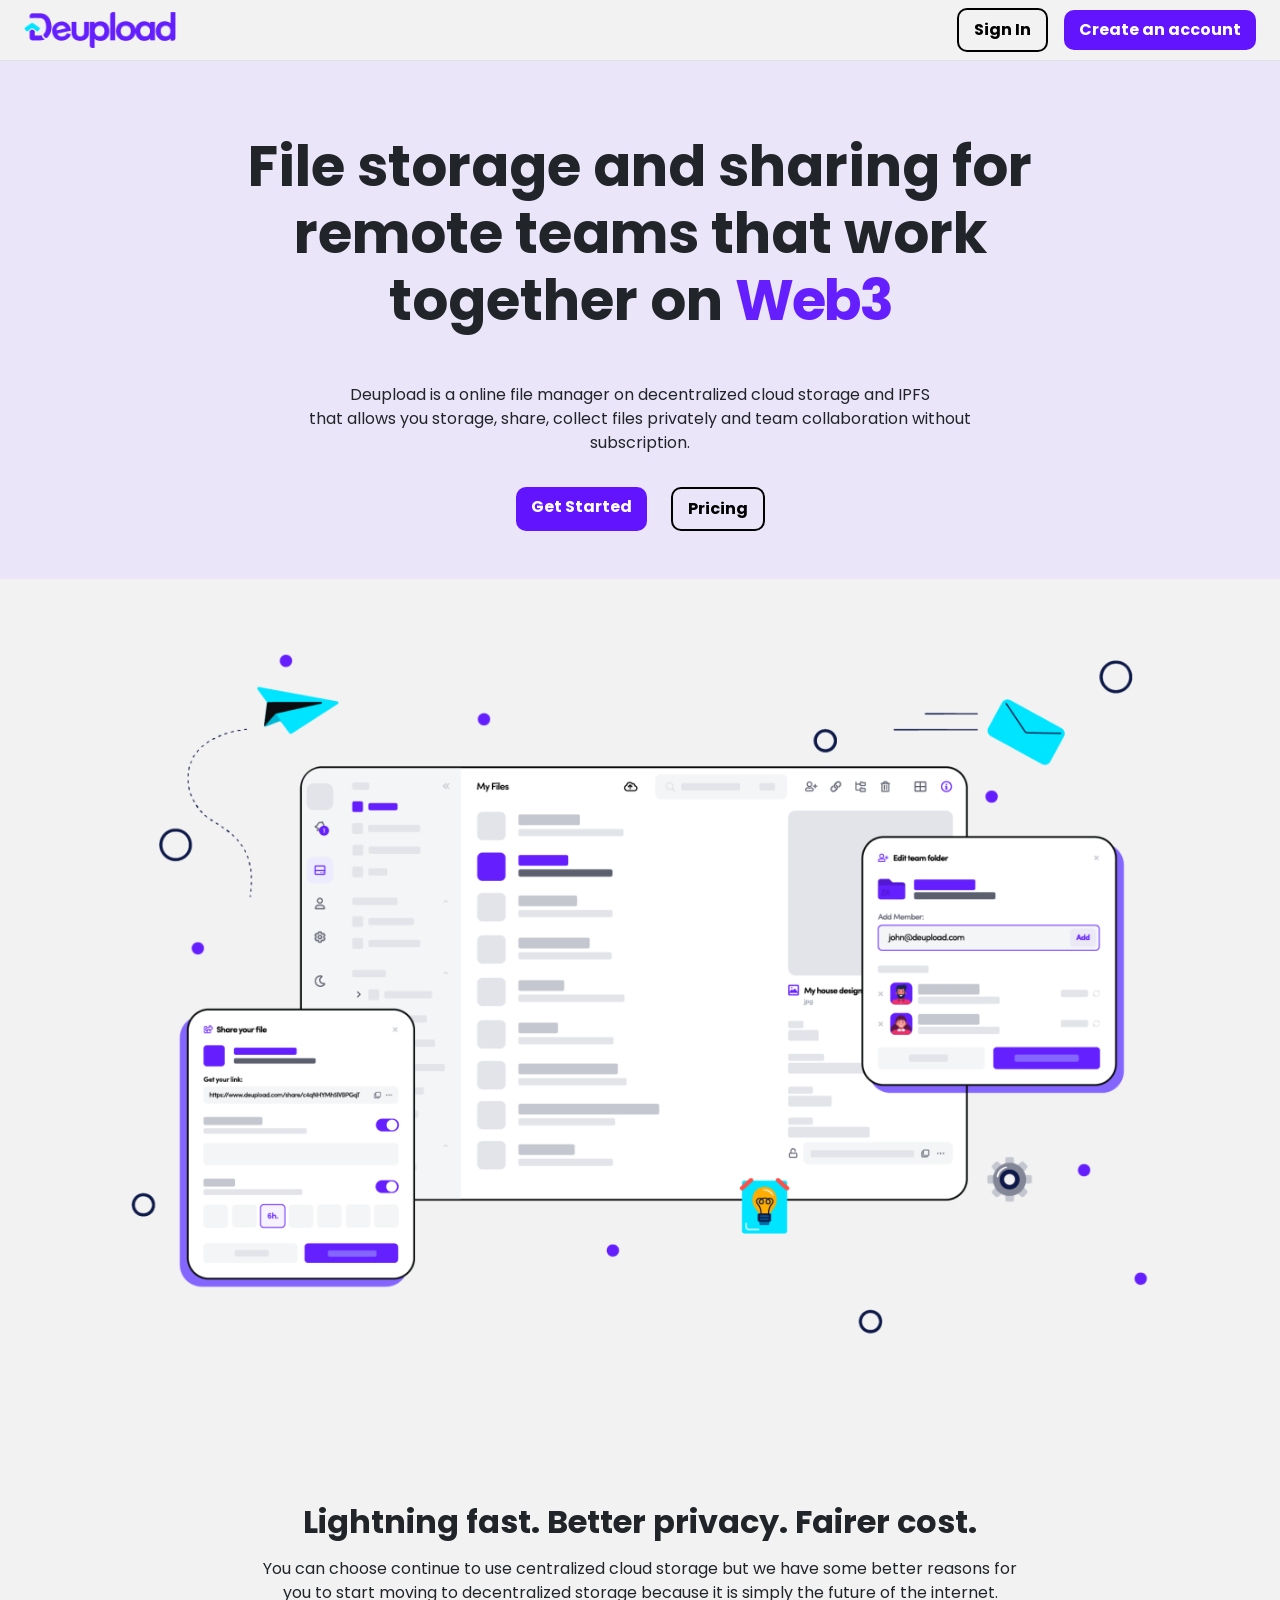
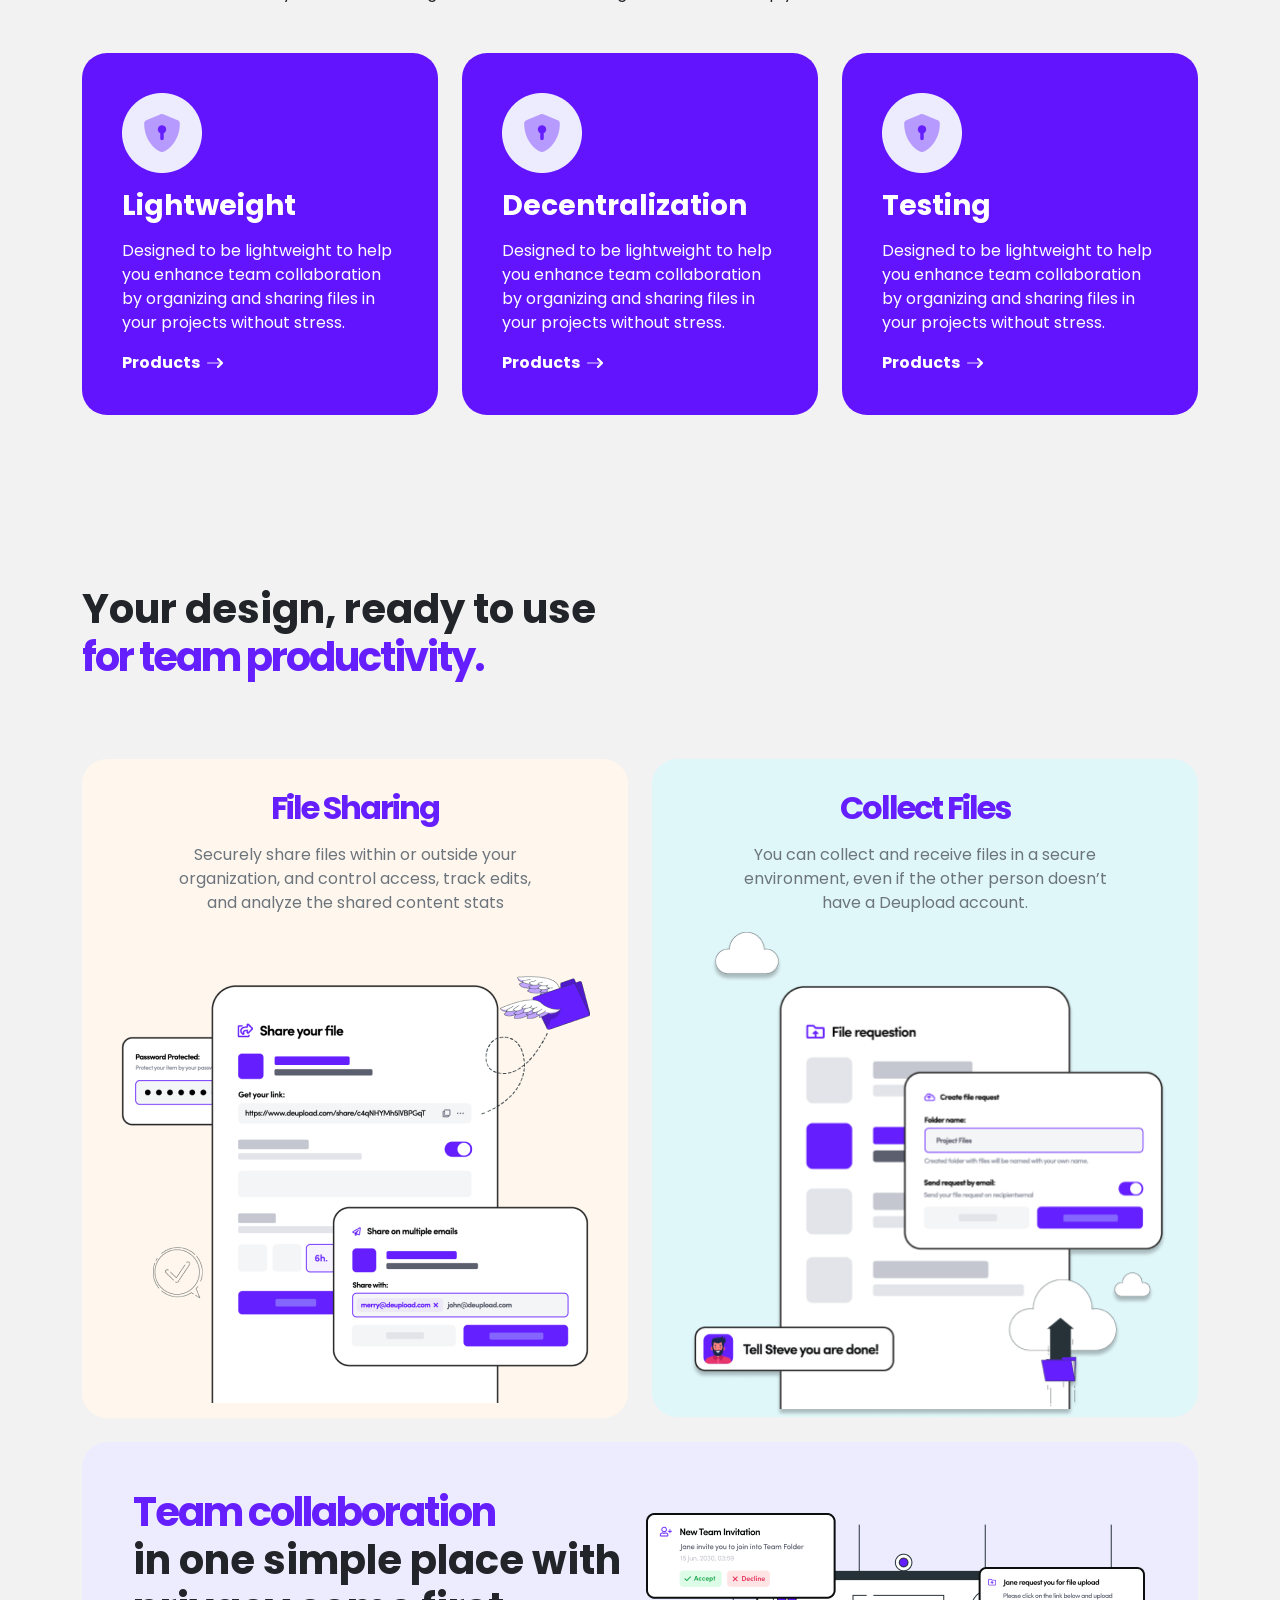
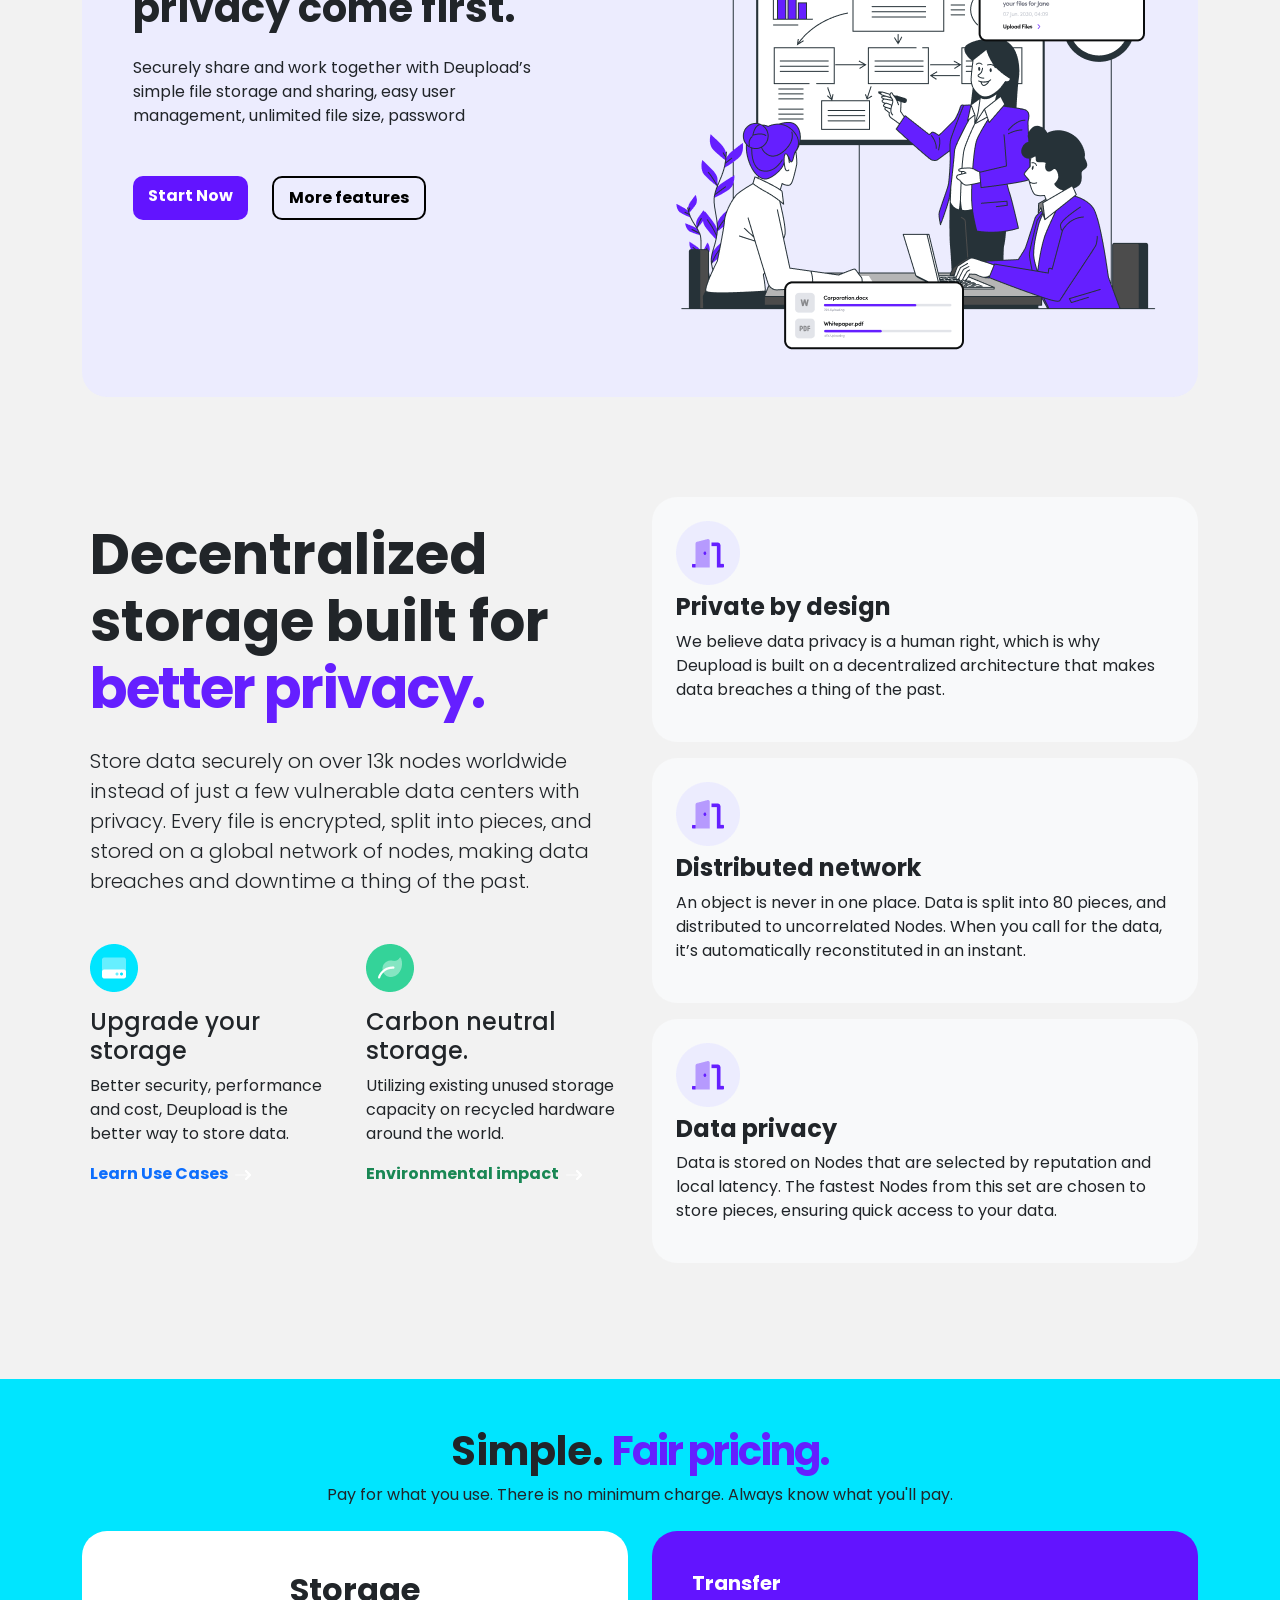
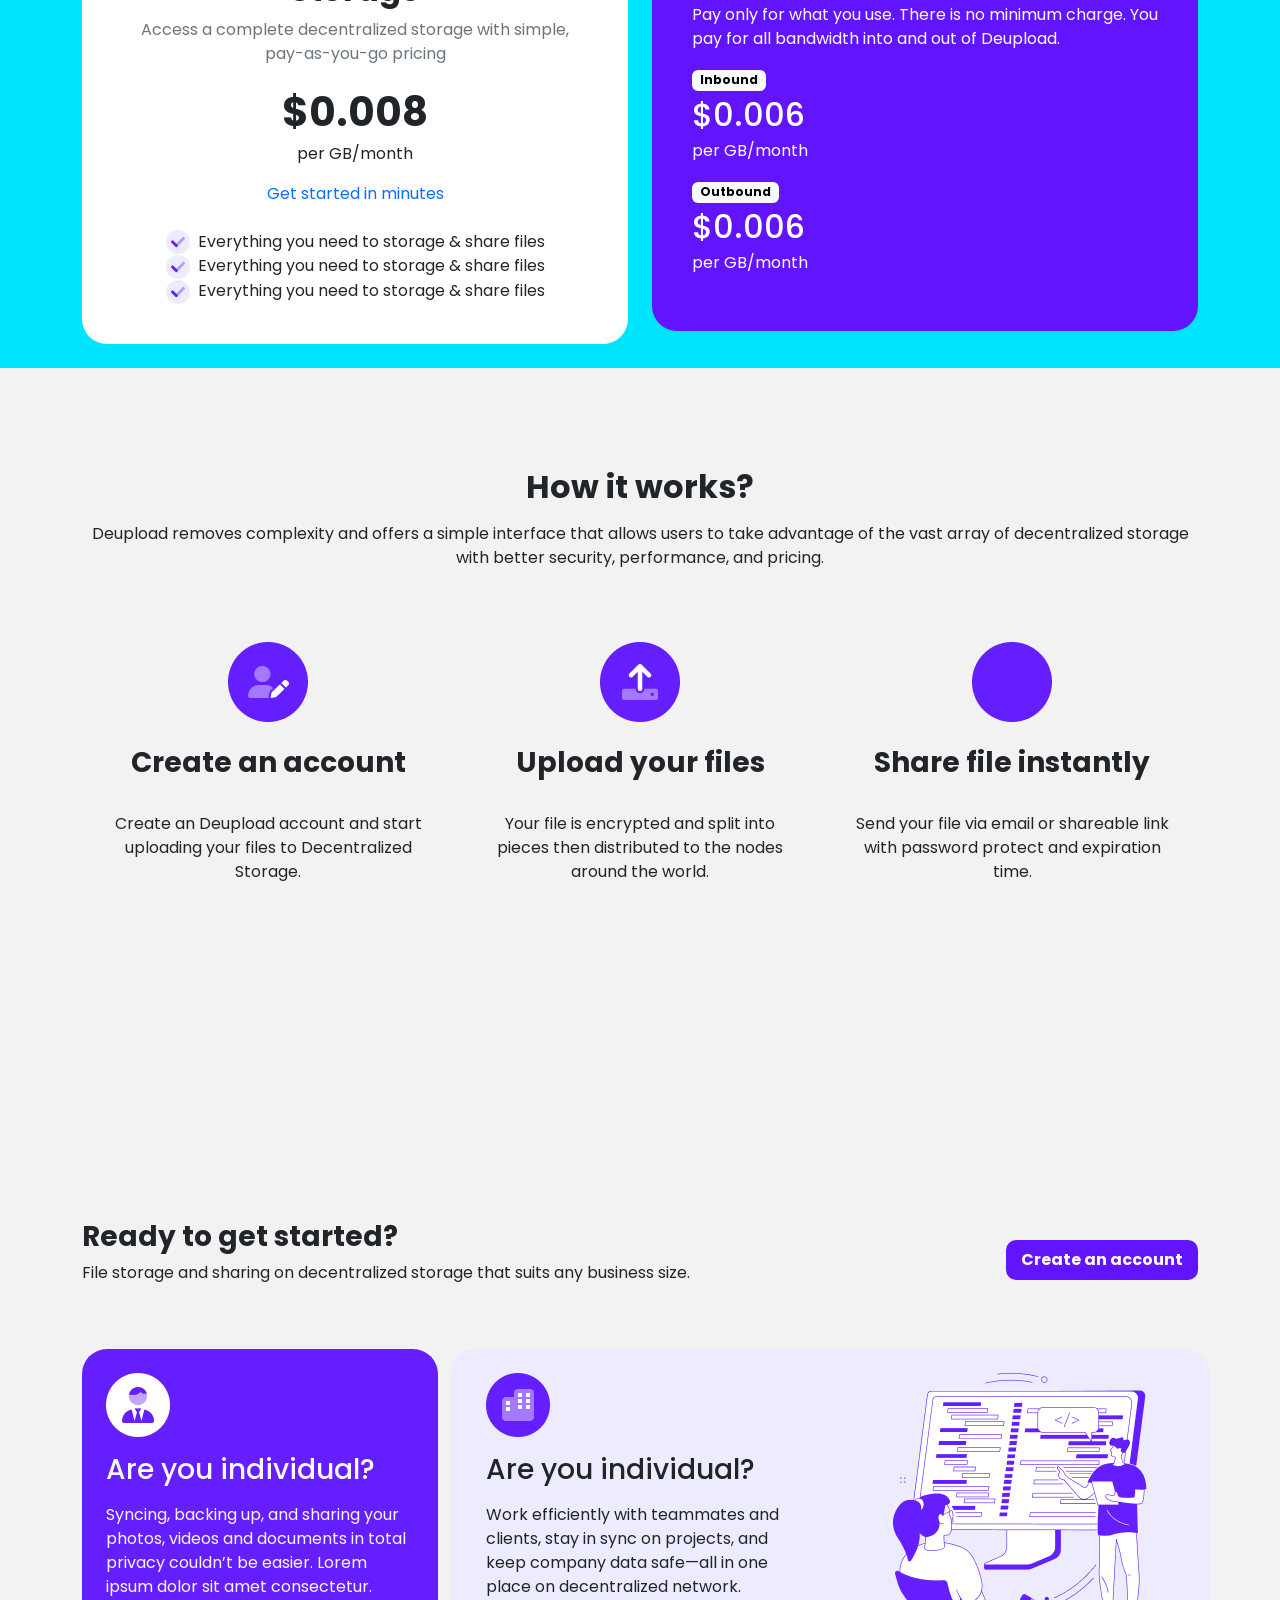
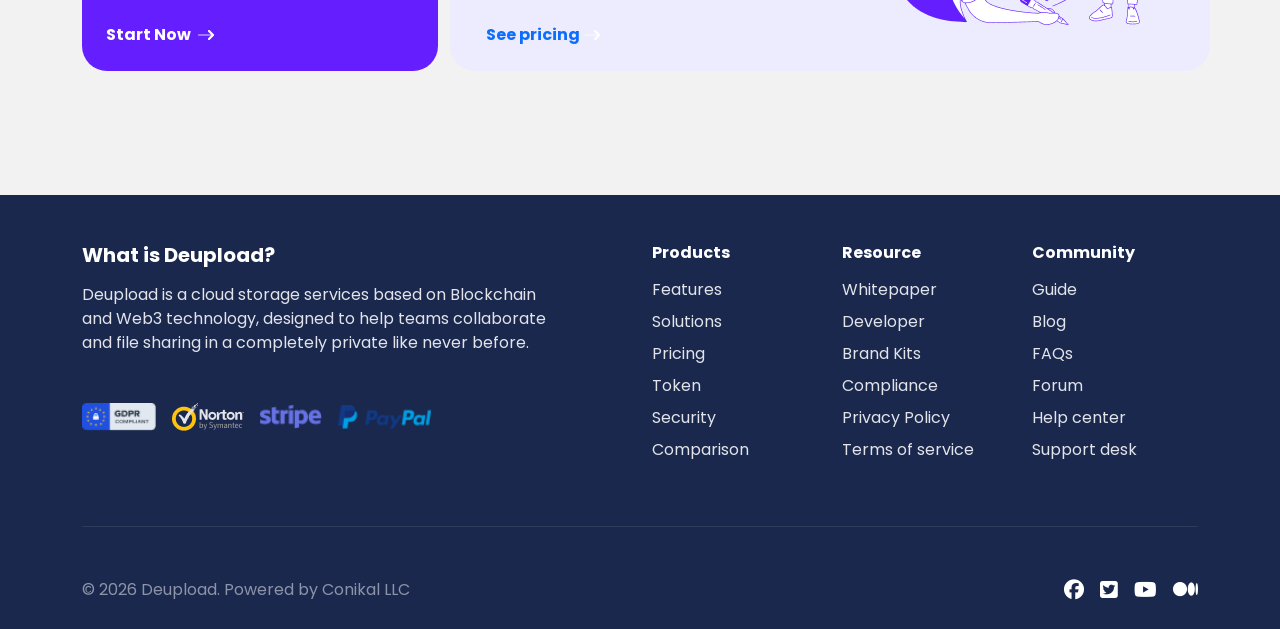
==== commit 67df9bd4: "updated version" ====
--- a/index.html
+++ b/index.html
@@ -4,8 +4,7 @@
 <head>
     <meta charset="UTF-8">
     <meta name="viewport" content="width=device-width, initial-scale=1.0">
-    <title>Deupload</title>
-
+    <title>Document</title>
     <!-- Bootstrap cdn link -->
     <link href="https://cdn.jsdelivr.net/npm/bootstrap@5.3.3/dist/css/bootstrap.min.css" rel="stylesheet"
         integrity="sha384-QWTKZyjpPEjISv5WaRU9OFeRpok6YctnYmDr5pNlyT2bRjXh0JMhjY6hW+ALEwIH" crossorigin="anonymous">
@@ -24,7 +23,7 @@
     <!-- Navbar -->
     <section id="header" class="border-bottom">
         <div class="container-fluid px-4 py-2">
-            <div class="d-block d-sm-flex align-items-sm-center justify-content-sm-between ">
+            <div class="d-block d-sm-flex justify-content-sm-between align-items-sm-center">
                 <div>
                     <a href="#">
                         <img src="./Assets/logo-color 1.png" alt="Logo" height="36">
@@ -41,34 +40,28 @@
     </section>
 
     <!-- Hero section -->
-    <section id="hero-section">
-        <div class="container-fluid hero-contain">
+    <section class="hero-section hero-contain">
+        <div class="container">
             <div class="py-5 text-center">
-
-                <div>
-                    <h1 class="py-4 display-4 fw-bold">
-                        <span class="d-md-block">File storage and sharing for</span>
-                        <span class="d-md-block">remote teams that work </span>
-                        <span class="d-md-block">together on <span class="highlight">Web3</span></span>
-                    </h1>
-                </div>
-
-                <div>
-                    <p class="py-3 text-center fs-6 fs-lg-4">
-                        <span class="line-break">Deupload is a online file manager on decentralized cloud storage and
-                            IPFS </span>
-                        <span class="line-break">that allows you storage, share, collect files privately and team
-                            collaboration
-                            without</span>
-                        <span class="line-break">subscription.</span>
-                    </p>
-                </div>
+                <h1 class="py-4 display-4 fw-bold">
+                    <span class="d-md-block">File storage and sharing for</span>
+                    <span class="d-md-block">remote teams that work </span>
+                    <span class="d-md-block">together on <span class="highlight">Web3</span></span>
+                </h1>
+
+                <p class="py-3 text-center">
+                    <span class="d-md-block">Deupload is a online file manager on decentralized cloud storage and
+                        IPFS </span>
+                    <span class="d-md-block">that allows you storage, share, collect files privately and team
+                        collaboration
+                        without</span>
+                    <span class="d-md-block">subscription.</span>
+                </p>
 
                 <div class="d-sm-flex justify-content-center gap-4">
                     <a href="#" class="btn-started">Get Started</a>
                     <a href="#" class="btn-pricing">Pricing</a>
                 </div>
-
             </div>
         </div>
     </section>
@@ -83,227 +76,261 @@
     </section>
 
     <!-- Lightning fast section -->
-    <section id="light-fast">
-        <div class="container">
-            <div class="row first-row">
-                <div class="col-12 px-4 text-center">
-                    <p class="display-5 fw-bold py-2">Lightning fast. Better privacy. Fairer cost.</p>
-                    <p>
-                        <span class="line-break">You can choose continue to use centralized cloud storage but we have
-                            some better reasons for</span>
-                        <span class="line-break">
-                            you to start moving to decentralized storage because it is simply the future of the
-                            internet.
-                        </span>
-                    </p>
-                </div>
-            </div>
-
-            <div class="row py-2 px-2 mx-auto d-flex gap-3 justify-content-center">
-                <div class="col-lg-3 feature-card p-5 text-white">
-                    <img src="./Assets/Group 364.png" alt="" class="img-fluid mb-3 w-auto">
-                    <h3 class="fw-bold mb-3">Lightweight</h3>
-                    <p class="mb-4">Designed to be lightweight to help you enhance team collaboration by organizing and
-                        sharing files
-                        in your projects without stress.</p>
-                    <a href="" class="text-decoration-none text-white fw-bold">Products <img
-                            src="./Assets/arrow-right-long 3.png" alt="" class="px-1"></a>
-                </div>
-                <div class="col-lg-3 feature-card p-5 text-white">
-                    <img src="./Assets/Group 370.png" alt="" class="img-fluid mb-3 w-auto">
-                    <h3 class="fw-bold mb-3">Decentralization</h3>
-                    <p class="mb-4">Store data securely on over 13k nodes worldwide instead of just a few vulnerable
-                        data centers with privacy and lightning speed by design.</p>
-                    <a href="" class="text-decoration-none text-white fw-bold">How it works <img
-                            src="./Assets/arrow-right-long 3.png" alt="" class="px-1"></a>
-                </div>
-                <div class="col-lg-3 feature-card p-5 text-white">
-                    <img src="./Assets/Group 371.png" alt="" class="img-fluid mb-3 w-auto">
-                    <h3 class="fw-bold  mb-3">Scaling</h3>
-                    <p class="mb-4">With Pay-as-you-go pricing, now you only pay for the resource you use without being
-                        charged a flat monthly fee even if you don’t use it up.</p>
-                    <a href="" class="text-decoration-none text-white fw-bold">Metered billing <img
-                            src="./Assets/arrow-right-long 3.png" alt="" class="px-1"></a>
-
-                </div>
-            </div>
-        </div>
-    </section>
-
-    <!-- Features section 1 -->
-    <section id="Features-section">
+    <section class="lightning-section">
+        <div class="container">
+            <div class="lightning-heading text-center mb-5">
+                <h2 class="mb-3 fw-bold">Lightning fast. Better privacy. Fairer cost.</h2>
+                <p class="mb-3">
+                    <span class="d-md-block">You can choose continue to use centralized cloud storage but we have some
+                        better reasons for</span>
+                    <span class="d-md-block">you to start moving to decentralized storage because it is simply the
+                        future of the internet.</span>
+                </p>
+            </div>
+
+            <div class="lightning-wrapper">
+                <div class="row">
+                    <div class="col-lg-4">
+                        <div class="mb-4 mb-lg-0">
+                            <img src="./Assets/Group 364.png" alt="" class="img-fluid mb-3 w-auto">
+                            <h3 class="fw-bold mb-3">Lightweight</h3>
+                            <p>Designed to be lightweight to help you enhance team collaboration by organizing and
+                                sharing files in your projects without stress.</p>
+                            <a href="" class="text-decoration-none text-white fw-bold">Products <img
+                                    src="./Assets/arrow-right-long 3.png" alt="" class="px-1"></a>
+                        </div>
+                    </div>
+
+                    <div class="col-lg-4">
+                        <div class="mb-4 mb-lg-0">
+                            <img src="./Assets/Group 364.png" alt="" class="img-fluid mb-3 w-auto">
+                            <h3 class="fw-bold mb-3">Decentralization</h3>
+                            <p>Designed to be lightweight to help you enhance team collaboration by organizing and
+                                sharing files in your projects without stress.</p>
+                            <a href="" class="text-decoration-none text-white fw-bold">Products <img
+                                    src="./Assets/arrow-right-long 3.png" alt="" class="px-1"></a>
+                        </div>
+                    </div>
+
+                    <div class="col-lg-4">
+                        <div class="mb-4 mb-lg-0">
+                            <img src="./Assets/Group 364.png" alt="" class="img-fluid mb-3 w-auto">
+                            <h3 class="fw-bold mb-3">Testing</h3>
+                            <p>Designed to be lightweight to help you enhance team collaboration by organizing and
+                                sharing files in your projects without stress.</p>
+                            <a href="" class="text-decoration-none text-white fw-bold">Products <img
+                                    src="./Assets/arrow-right-long 3.png" alt="" class="px-1"></a>
+                        </div>
+                    </div>
+                </div>
+            </div>
+        </div>
+    </section>
+
+    <section class="features-section">
+        <div class="container">
+            <div class="features-heading">
+                <h1 class="fw-bold fs-lg-1">
+                    <span class="d-md-block">Your design, ready to use </span>
+                    <span class="d-md-block highlight">for team productivity.</span>
+                </h1>
+            </div>
+
+            <div class="features-wrapper">
+                <div class="row">
+                    <div class="col-md-6">
+                        <div class="mb-4 mb-lg-0 text-center card-1">
+                            <h2 class="fw-bold mb-3 highlight">File Sharing</h2>
+                            <p class="text-secondary mb-3">
+                                <span class="d-md-block">Securely share files within or outside your</span>
+                                <span class="d-md-block">organization, and
+                                    control
+                                    access, track edits,</span>
+                                <span class="d-md-block">and analyze the shared content stats</span>
+                            </p>
+                            <img src="./Assets/deupload-file-sharing 2.png" alt="" class="img-fluid">
+                        </div>
+                    </div>
+                    <div class="col-md-6">
+                        <div class="mb-4 mb-lg-0 text-center card-2">
+                            <h2 class="fw-bold mb-3 highlight">Collect Files</h2>
+                            <p class="text-secondary mb-3">
+                                <span class="d-md-block">You can collect and receive files in a secure </span>
+                                <span class="d-md-block">environment,
+                                    even if
+                                    the other person doesn’t</span>
+                                <span class="d-md-block">have a Deupload account.</span>
+                            </p>
+                            <img src="./Assets/deupload-file-request 1.png" alt="" class="img-fluid">
+                        </div>
+                    </div>
+                </div>
+
+
+                <div class="row">
+                    <div class="col">
+                        <div class="d-block d-md-flex justify-content-around card-3 mt-4">
+                            <div class="p-3">
+                                <h2 class="fw-bold text-start fs-1 mb-4">
+                                    <span class="d-md-block highlight">Team
+                                        collaboration
+                                    </span>
+                                    <span class="d-md-block">in one simple place with </span>
+                                    <span class="d-md-block">privacy come first. </span>
+                                </h2>
+
+                                <p class="mb-5">
+                                    <span class="d-md-block">Securely share and work together with Deupload’s </span>
+                                    <span class="d-md-block"> simple file storage and sharing, easy user</span>
+                                    <span class="d-md-block">management, unlimited file size, password</span>
+                                    <span class="d-md-block"></span>
+                                </p>
+
+                                <div class="d-sm-flex gap-4">
+                                    <a href="#" class="btn-started">Start Now</a>
+                                    <a href="#" class="btn-pricing">More features</a>
+                                </div>
+                            </div>
+
+                            <div>
+                                <img src="./Assets/Group 232.png" alt="" class="img-fluid">
+                            </div>
+                        </div>
+                    </div>
+                </div>
+            </div>
+        </div>
+    </section>
+
+    <section class="better-privacy">
         <div class="container">
             <div class="row">
-                <div class="col-7  my-5 py-5">
-                    <h1 class="display-4 fw-bold">Your design, ready to use for <span class="highlight">team
-                            productivity.</span></h1>
-                </div>
-            </div>
-
-            <div class="row py-2 px-3 d-md-flex d-block justify-content-evenly">
-                <div class="col-md-5  card-1 p-lg-5 p-md-4 p-5 text-center mb-4">
-                    <h3 class="fw-bold">File Sharing</h3>
-                    <p class="text-secondary mb-3">Securely share files within or outside your organization, and control
-                        access, track edits, and analyze the shared content stats.</p>
-                    <img src="./Assets/deupload-file-sharing 2.png" alt="" class="img-fluid">
-                </div>
-                <div class="col-md-5  card-2 p-lg-5 p-md-4 p-5 text-center mb-4">
-                    <h3 class="display-6 fw-bold">Collect Files</h3>
-                    <p class="text-secondary mb-3"> You can collect and receive files in a secure environment, even if
-                        the other person doesn’t have a Deupload account.</p>
-                    <img src="./Assets/deupload-file-request 1.png" alt="" class="img-fluid">
-                </div>
-            </div>
-
-            <div class="row my-4 mx-5 card-3 d-md-flex justify-content-evenly">
-                <div class="col-6 text-center mb-4 p-lg-5 p-md-4 p-5">
-                    <h3 class="fw-bold py-3 px-1 display-5 text-start"><span class="highlight">Team collaboration
-                        </span> in one simple place with privacy come first.</h3>
-                    <p class="text-secondary mb-3">Securely share and work together with Deupload’s simple file storage
-                        and sharing, easy user
-                        management, unlimited file size, password protected links and more.</p>
-
-                    <div class="d-sm-flex justify-content-center gap-4">
-                        <a href="#" class="btn-started">Get Started</a>
-                        <a href="#" class="btn-pricing">Pricing</a>
-                    </div>
-                </div>
-                <div class="col-6 text-center mb-4">
-                    <img src="./Assets/Group 232.png" alt="" class="img-fluid">
-                </div>
-            </div>
-        </div>
-    </section>
-
-    <!-- Features section 2 -->
-    <section>
-        <div class="container grid-section">
-            <div class="row p-4 d-md-flex justify-content-center">
-                <div class="col-12 col-md-6 py-3 ">
-                    <div id="one">
+                <div class="col-md-6">
+                    <div class="p-2 mb-4 mb-lg-0">
                         <h1 class="fw-bold py-3 display-4">Decentralized <span>storage built for</span> <span
                                 class="highlight">better privacy.</span></h1>
-                    </div>
-                    <div id="two">
-                        <p class="lead">Store data securely on over 13k nodes worldwide instead of just a few vulnerable
+
+                        <p class="lead mb-5">Store data securely on over 13k nodes worldwide instead of just a few
+                            vulnerable
                             data centers
                             with privacy. Every file is encrypted, split into pieces, and stored on a global network of
                             nodes, making data breaches and downtime a thing of the past.</p>
-                    </div>
-                </div>
-                <div class="col-12 col-md-6 ">
-                    <div id="three" class=" p-4 mb-3 bg-light">
-                        <img src="./Assets/Group 374.png" alt="" class="img-fluid">
-                        <h4 class="fw-bold">Private by design</h4>
-                        <p>We believe data privacy is a human right, which is why Deupload is built on a decentralized
-                            architecture that makes data breaches a thing of the past.</p>
-                    </div>
-                    <div id="four" class="p-4 mb-3 bg-light">
-                        <img src="./Assets/Group 374.png" alt="" class="img-fluid">
-                        <h4 class="fw-bold">Distributed network</h4>
-                        <p>An object is never in one place. Data is split into 80 pieces, and distributed to
-                            uncorrelated Nodes. When you call for the data, it’s automatically reconstituted in an
-                            instant.</p>
-                    </div>
-                </div>
-            </div>
-
-            <div class="row p-4 d-md-flex flex-column flex-md-row">
-                <div
-                    class="col-12 col-md-12 col-lg-6 d-flex flex-column flex-md-row justify-content-lg-around p-4 gap-1">
-                    <div class="col-md-6 m-2 ">
-                        <img src="./Assets/Group 372.png" alt="">
-                        <h4>Upgrade your storage</h4>
-                        <p>Better security, performance and cost, Deupload is the better way to store data.</p>
-                        <a href="" class="text-decoration-none text-primary fw-bold">Learn Use Cases <img
-                                src="./Assets/arrow-right-long 3.png" alt="" class="px-1 arrow"></a>
-                    </div>
+
+                        <div class="d-block d-lg-flex gap-4">
+                            <div class="mb-3 mb-lg-0">
+                                <img src="./Assets/Group 372.png" alt="" class="mb-3">
+                                <h4>Upgrade your storage</h4>
+                                <p>Better security, performance and cost, Deupload is the better way to store data.</p>
+                                <a href="" class="text-decoration-none text-primary fw-bold">Learn Use Cases <img
+                                        src="./Assets/arrow-right-long 3.png" alt="" class="px-1 arrow"></a>
+                            </div>
+
+                            <div>
+                                <img src="./Assets/Group 373.png" alt="" class="mb-3">
+                                <h4>Carbon neutral storage.</h4>
+                                <p>Utilizing existing unused storage capacity on recycled hardware around the world.</p>
+                                <a href="" class="text-decoration-none text-success fw-bold">Environmental impact <img
+                                        src="./Assets/arrow-right-long 3.png" alt="" class="px-1 arrow"></a>
+                            </div>
+                        </div>
+                    </div>
+                </div>
+                <div class="col-md-6">
+                    <div>
+                        <div id="three" class=" p-4 mb-3 bg-light">
+                            <img src="./Assets/Group 374.png" alt="" class="img-fluid mb-2">
+                            <h4 class="fw-bold">Private by design</h4>
+                            <p>We believe data privacy is a human right, which is why Deupload is built on a
+                                decentralized
+                                architecture that makes data breaches a thing of the past.</p>
+                        </div>
+
+                        <div id="four" class="p-4 mb-3 bg-light">
+                            <img src="./Assets/Group 374.png" alt="" class="img-fluid mb-2">
+                            <h4 class="fw-bold">Distributed network</h4>
+                            <p>An object is never in one place. Data is split into 80 pieces, and distributed to
+                                uncorrelated Nodes. When you call for the data, it’s automatically reconstituted in an
+                                instant.</p>
+                        </div>
+
+                        <div id="three" class="p-4 mb-3 bg-light">
+                            <img src="./Assets/Group 374.png" alt="" class="img-fluid mb-2">
+                            <h4 class="fw-bold">Data privacy</h4>
+                            <p>Data is stored on Nodes that are selected by reputation and local latency. The fastest
+                                Nodes
+                                from this set are chosen to store pieces, ensuring quick access to your data.</p>
+                        </div>
+                    </div>
+                </div>
+            </div>
+        </div>
+    </section>
+
+    <section class="pricing-section">
+        <div class="container">
+            <div class="price-heading text-center pt-5">
+                <h1 class="fw-bold mb-2">
+                    Simple. <span class="highlight">Fair pricing.</span>
+                </h1>
+                <p class="hero-subtitle mb-0">
+                    Pay for what you use. There is no minimum charge. Always know what you'll pay.
+                </p>
+            </div>
+
+            <div class="price-wrapper mt-4">
+                <div class="row">
                     <div class="col-md-6">
-                        <img src="./Assets/Group 373.png" alt="">
-                        <h4>Carbon neutral storage.</h4>
-                        <p>Utilizing existing unused storage capacity on recycled hardware around the world.</p>
-                        <a href="" class="text-decoration-none text-success fw-bold">Environmental impact <img
-                                src="./Assets/arrow-right-long 3.png" alt="" class="px-1 arrow"></a>
-                    </div>
-
-                </div>
-                <div class="col-12 col-md-12 col-lg-6">
-                    <div id="three" class="p-4 mb-3 bg-light">
-                        <img src="./Assets/Group 374.png" alt="" class="img-fluid">
-                        <h4 class="fw-bold">Private by design</h4>
-                        <p>Data is stored on Nodes that are selected by reputation and local latency. The fastest Nodes
-                            from this set are chosen to store pieces, ensuring quick access to your data.</p>
-                    </div>
-                </div>
-            </div>
-        </div>
-    </section>
-
-    <!-- Pricing section -->
-    <section class="pricing-section">
-        <div class="box">
-            <div class="container">
-
-                <div class="row">
-                    <div class="col-12 text-center p-4 my-5">
-                        <h1 class="fw-bold fs-1">Simple. Fair pricing.</h1>
-                        <p>Pay for what you use. There is no minimum charge. Always know what you’ll pay.</p>
-                    </div>
-                </div>
-
-                <div class="cards-wrapper d-block d-md-flex justify-content-around gap-2 pb-3">
-                    <div class="carding text-center p-5 mb-4">
-                        <h4 class="fw-bold fs-2">Storage</h4>
-                        <p class="text-secondary fs-6">Access a complete decentralized storage with simple,
-                            pay-as-you-go
-                            pricing</p>
-                        <p class="fw-bold fs-1 price">$0.008</p>
-                        <p class="fs-6">per GB/month</p>
-
-                        <a href="" class="text-decoration-none but mb-4">Get started in minutes</a>
-
-                        <p class="points"><img src="./Assets/point.png" alt="" class="pe-2">Everything you need to
-                            storage
-                            & share
-                            files</p>
-                        <p class="points"><img src="./Assets/point.png" alt="" class="pe-2">Everything you need to
-                            storage
-                            & share
-                            files</p>
-                        <p class="points"><img src="./Assets/point.png" alt="" class="pe-2">Everything you need to
-                            storage
-                            & share
-                            files</p>
-                    </div>
-
-                    <div class="carding-2 text-center p-5 text-light">
-                        <h5 class="fw-bold fs-5 text-start c-title">Transfer</h5>
-                        <p class="text-white fontpara text-start">Pay only for what you use. There is no minimum charge.
-                            You
-                            pay for all
-                            bandwidth into and out of Deupload.
-                        </p>
-                        <p class="d-block text-start points">
-                            <span class="badge text-bg-light">Inbound</span>
-                        </p>
-                        <span class="fw-medium fs-2 d-block text-start">$0.006</span>
-                        <p class="fs-6 d-block text-start mb-3">per GB/month</p>
-
-                        <p class="d-block text-start points">
-                            <span class="badge text-bg-light">Outbound</span>
-                        </p>
-                        <span class="fw-medium fs-2 d-block text-start">$0.006</span>
-                        <p class="fs-6 d-block text-start">per GB/month</p>
-                    </div>
-
-                </div>
-
-
-            </div>
-        </div>
-    </section>
-
-    <!-- Work section -->
+                        <div class="text-center mb-4">
+                            <h4 class="fw-bold fs-2">Storage</h4>
+                            <p class="text-secondary fs-6">Access a complete decentralized storage with simple,
+                                pay-as-you-go
+                                pricing</p>
+                            <p class="fw-bold fs-1 price">$0.008</p>
+                            <p class="fs-6">per GB/month</p>
+
+                            <a href="" class="text-decoration-none but mb-4">Get started in minutes</a>
+
+                            <p class="points"><img src="./Assets/point.png" alt="" class="pe-2">Everything you need to
+                                storage
+                                & share
+                                files</p>
+                            <p class="points"><img src="./Assets/point.png" alt="" class="pe-2">Everything you need to
+                                storage
+                                & share
+                                files</p>
+                            <p class="points"><img src="./Assets/point.png" alt="" class="pe-2">Everything you need to
+                                storage
+                                & share
+                                files</p>
+                        </div>
+                    </div>
+                    <div class="col-md-6">
+                        <div class="text-center mb-4">
+                            <h5 class="fw-bold fs-5 text-start c-title">Transfer</h5>
+                            <p class="text-white fontpara text-start">Pay only for what you use. There is no minimum
+                                charge.
+                                You
+                                pay for all
+                                bandwidth into and out of Deupload.
+                            </p>
+                            <p class="d-block text-start points">
+                                <span class="badge text-bg-light">Inbound</span>
+                            </p>
+                            <span class="fw-medium fs-2 d-block text-start">$0.006</span>
+                            <p class="fs-6 d-block text-start mb-3">per GB/month</p>
+
+                            <p class="d-block text-start points">
+                                <span class="badge text-bg-light">Outbound</span>
+                            </p>
+                            <span class="fw-medium fs-2 d-block text-start">$0.006</span>
+                            <p class="fs-6 d-block text-start">per GB/month</p>
+                        </div>
+                    </div>
+                </div>
+            </div>
+        </div>
+    </section>
+
     <section class="work-section">
         <div class="container">
             <div class="work-heading text-center  mb-5">
@@ -339,7 +366,6 @@
         </div>
     </section>
 
-    <!-- Ready to start section -->
     <section class="ready-section">
         <div class="container">
             <div class="d-md-flex justify-content-between align-items-center my-5">
@@ -395,7 +421,6 @@
         </div>
     </section>
 
-    <!-- Footer -->
     <footer class="bg-footer text-white pt-5 pb-4">
         <div class="container">
             <div class="row gy-4 gy-lg-0">
@@ -475,6 +500,91 @@
         </div>
     </footer>
 
+
+
+
+
+
+
+
+
+
+
+
+
+
+
+
+
+
+
+
+
+
+
+
+
+
+
+
+
+
+
+
+
+
+
+
+
+
+
+
+
+
+
+
+
+
+
+
+
+
+
+
+
+
+
+
+
+
+
+
+
+
+
+
+
+
+
+
+
+
+
+
+
+
+
+
+
+
+
+
+
+
+
+
+
+
     <!-- Bootstrap js cdn link -->
     <script src="https://cdn.jsdelivr.net/npm/bootstrap@5.3.3/dist/js/bootstrap.bundle.min.js"
         integrity="sha384-YvpcrYf0tY3lHB60NNkmXc5s9fDVZLESaAA55NDzOxhy9GkcIdslK1eN7N6jIeHz"
--- a/style.css
+++ b/style.css
@@ -41,58 +41,43 @@
     background-color: #EBE5FA;
 }
 
-.line-break {
-    display: block;
+.lightning-section,
+.better-privacy,.work-section,.ready-section {
+    padding: 100px 0px;
 }
 
-.hero-title {
-    font-size: 56px;
-    font-weight: bold;
+.lightning-wrapper>div>div>div {
+    background-color: var(--brand-purple);
+    padding: 40px;
+    color: white;
+    border-radius: 25px;
 }
 
-.hero-para {
-    font-size: 20px;
-    font-weight: 400;
+.features-heading {
+    padding: 70px 0px;
 }
-
-/* Lightning fast section  */
-
-.first-row {
-    padding: 60px 0;
-}
-
-.feature-card {
-    background-color: var(--brand-purple);
-    border-radius: 20px;
-}
-
-.links {
-    text-decoration: none;
-}
-
-.highlight {
-    color: #651FFF;
-}
-
-/* Features section 1 */
 
 .card-1 {
     background-color: #FFF7ED;
+    padding: 30px 30px 15px 30px;
     border-radius: 25px;
 }
 
 .card-2 {
     background-color: #E0F7FA;
+    padding: 30px 30px 0px 30px;
     border-radius: 25px;
 }
 
 .card-3 {
     background-color: #ECECFE;
+    padding: 30px;
     border-radius: 25px;
 }
 
-.grid-section {
-    padding: 100px 0;
+.highlight {
+    color: #651FFF;
+    letter-spacing: -2px;
 }
 
 #three,
@@ -100,63 +85,31 @@
     border-radius: 25px;
 }
 
-.arrow {
-    filter: invert(1);
+.dashed-line{
+    border-top: 2px dashed;
+    color: wheat;
 }
 
-.pricing-section {
-    width: 100%;
-    padding: 100px 0;
+
+.pricing-section{
+    background-color: #00E5FF;
+}
+.price-wrapper > div > div:nth-child(1) > div{
+    background-color: white;
+    padding: 40px;
+    border-radius: 25px;
 }
 
-.box {
-    min-height: 600px;
-    background-color: cyan;
+
+.price-wrapper > div > div:nth-child(2) > div{
+    background-color: var(--brand-purple);
+    padding: 40px;
+    border-radius: 25px;
+    color: white;
 }
 
-.carding {
-    max-width: 560px;
-    max-height: 570px;
-    background-color: white;
-    border-radius: 30px;
-}
-
-.price {
+.price ,.points{
     margin: 0 !important;
-}
-
-.but {
-    display: block;
-    background-color: #651FFF;
-    color: white;
-    padding: 8px 25px;
-    border-radius: 10px;
-}
-
-.points {
-    margin: 0 !important;
-}
-
-.carding-2 {
-    max-width: 560px;
-    max-height: 570px;
-    background-color: white;
-    border-radius: 30px;
-    background-color: #651FFF;
-}
-
-.fontpara {
-    font-size: 14px;
-}
-
-.c-title {
-    border-bottom: 2px dotted;
-}
-
-.work-section,
-.ready-section,
-.footer-section {
-    padding: 100px 0px;
 }
 
 .ready-wrapper>div>div:nth-child(1)>div {
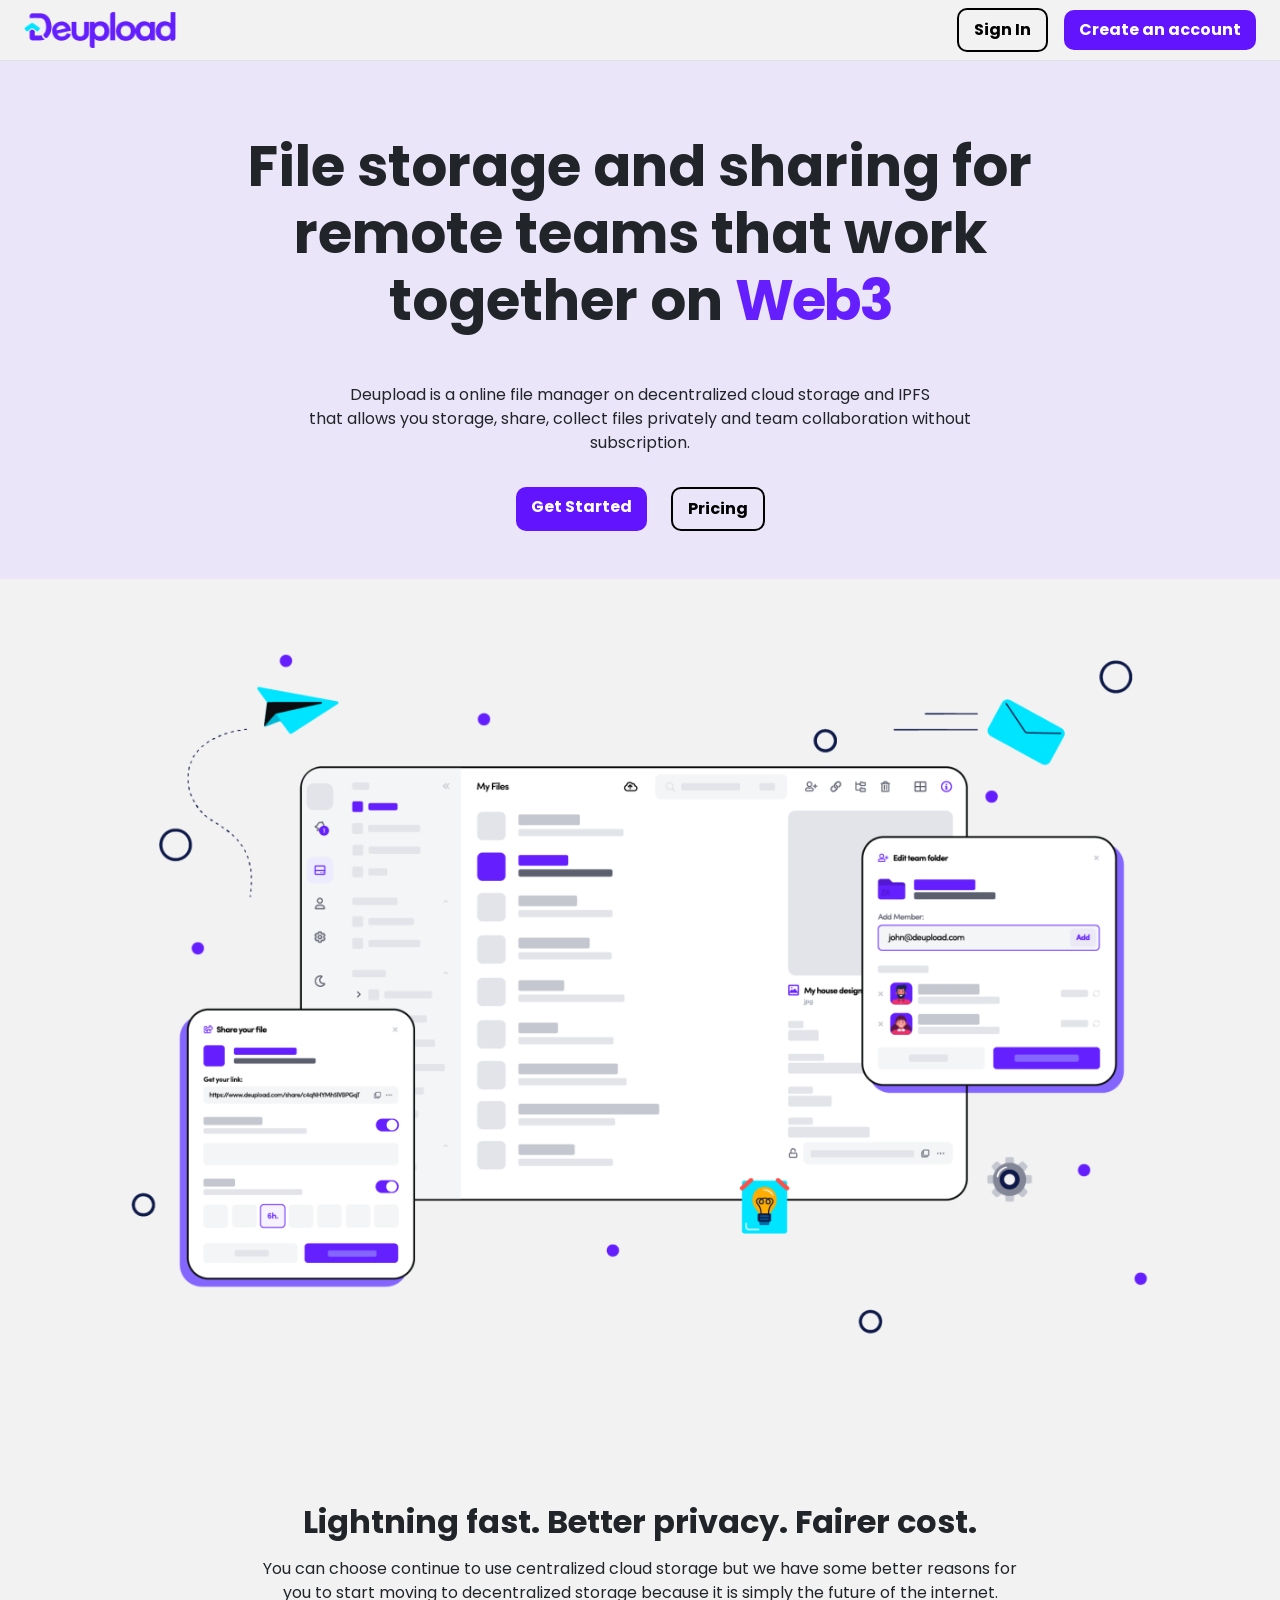
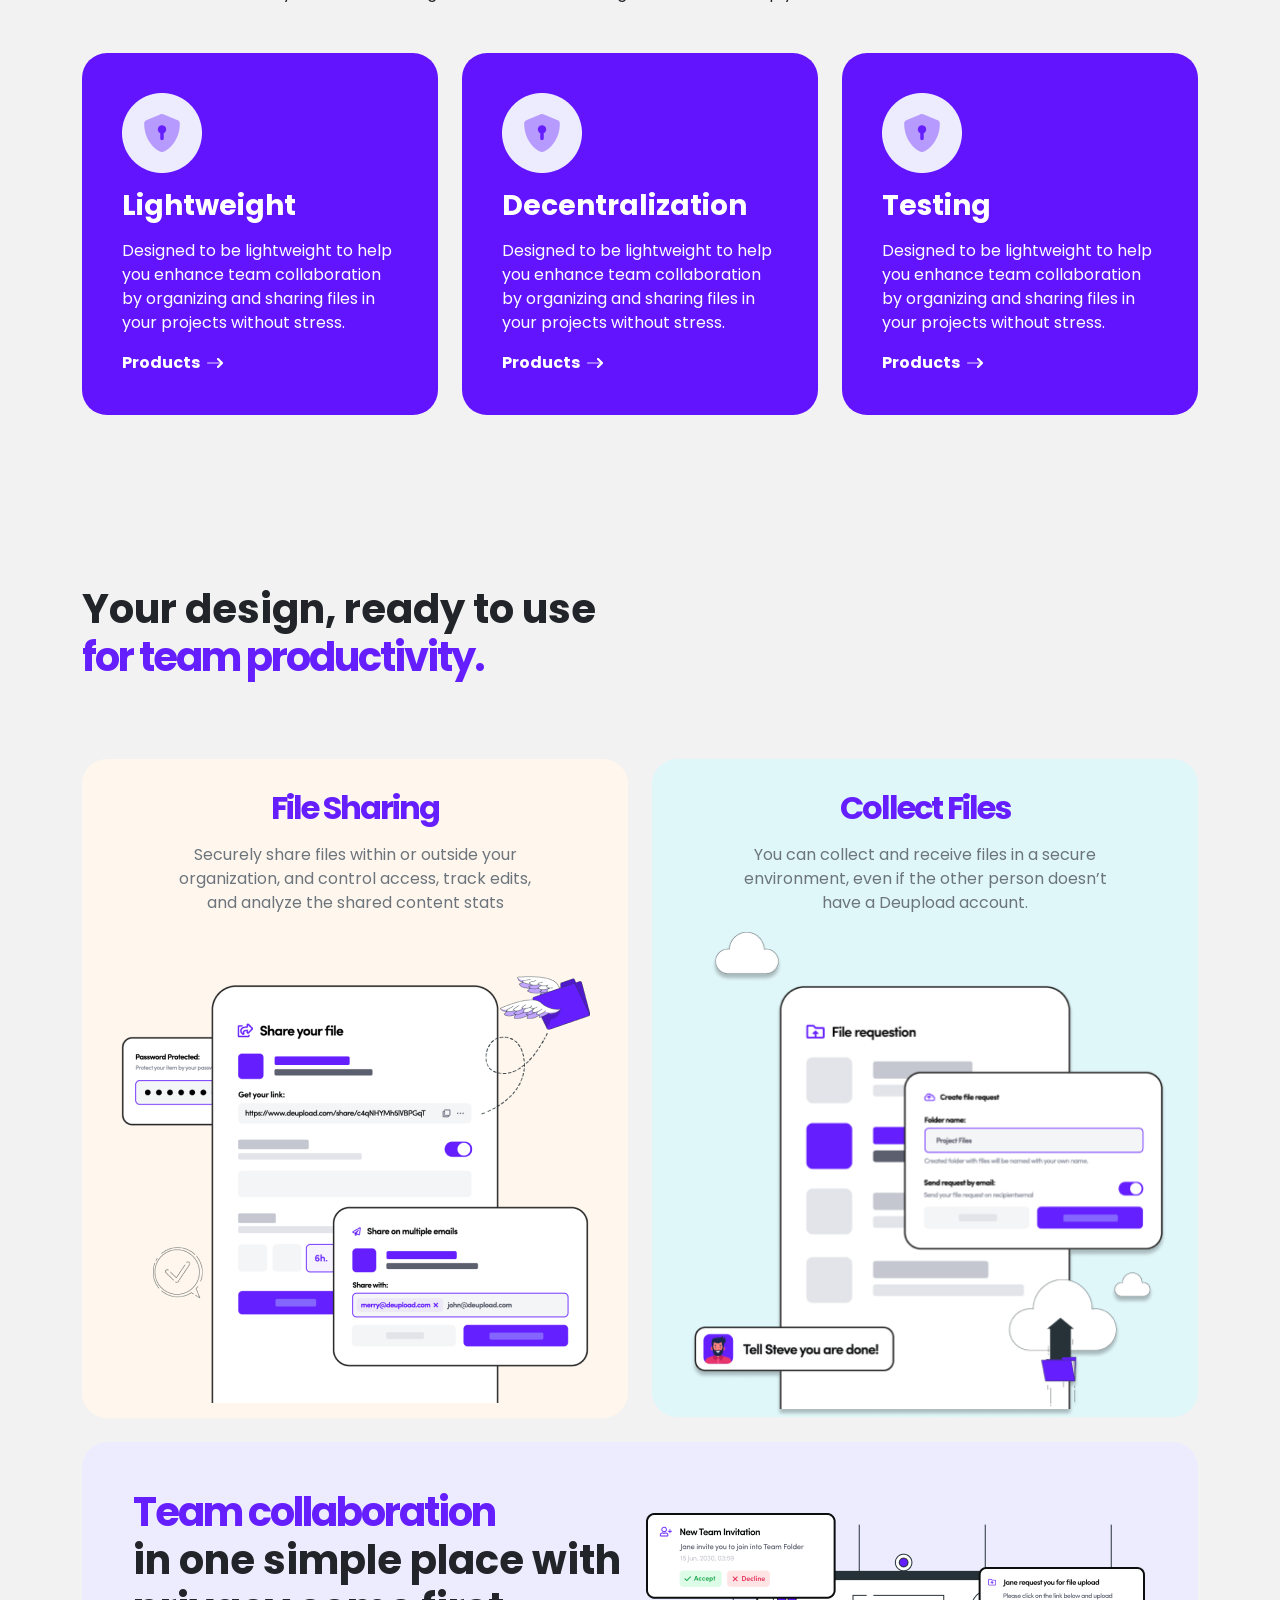
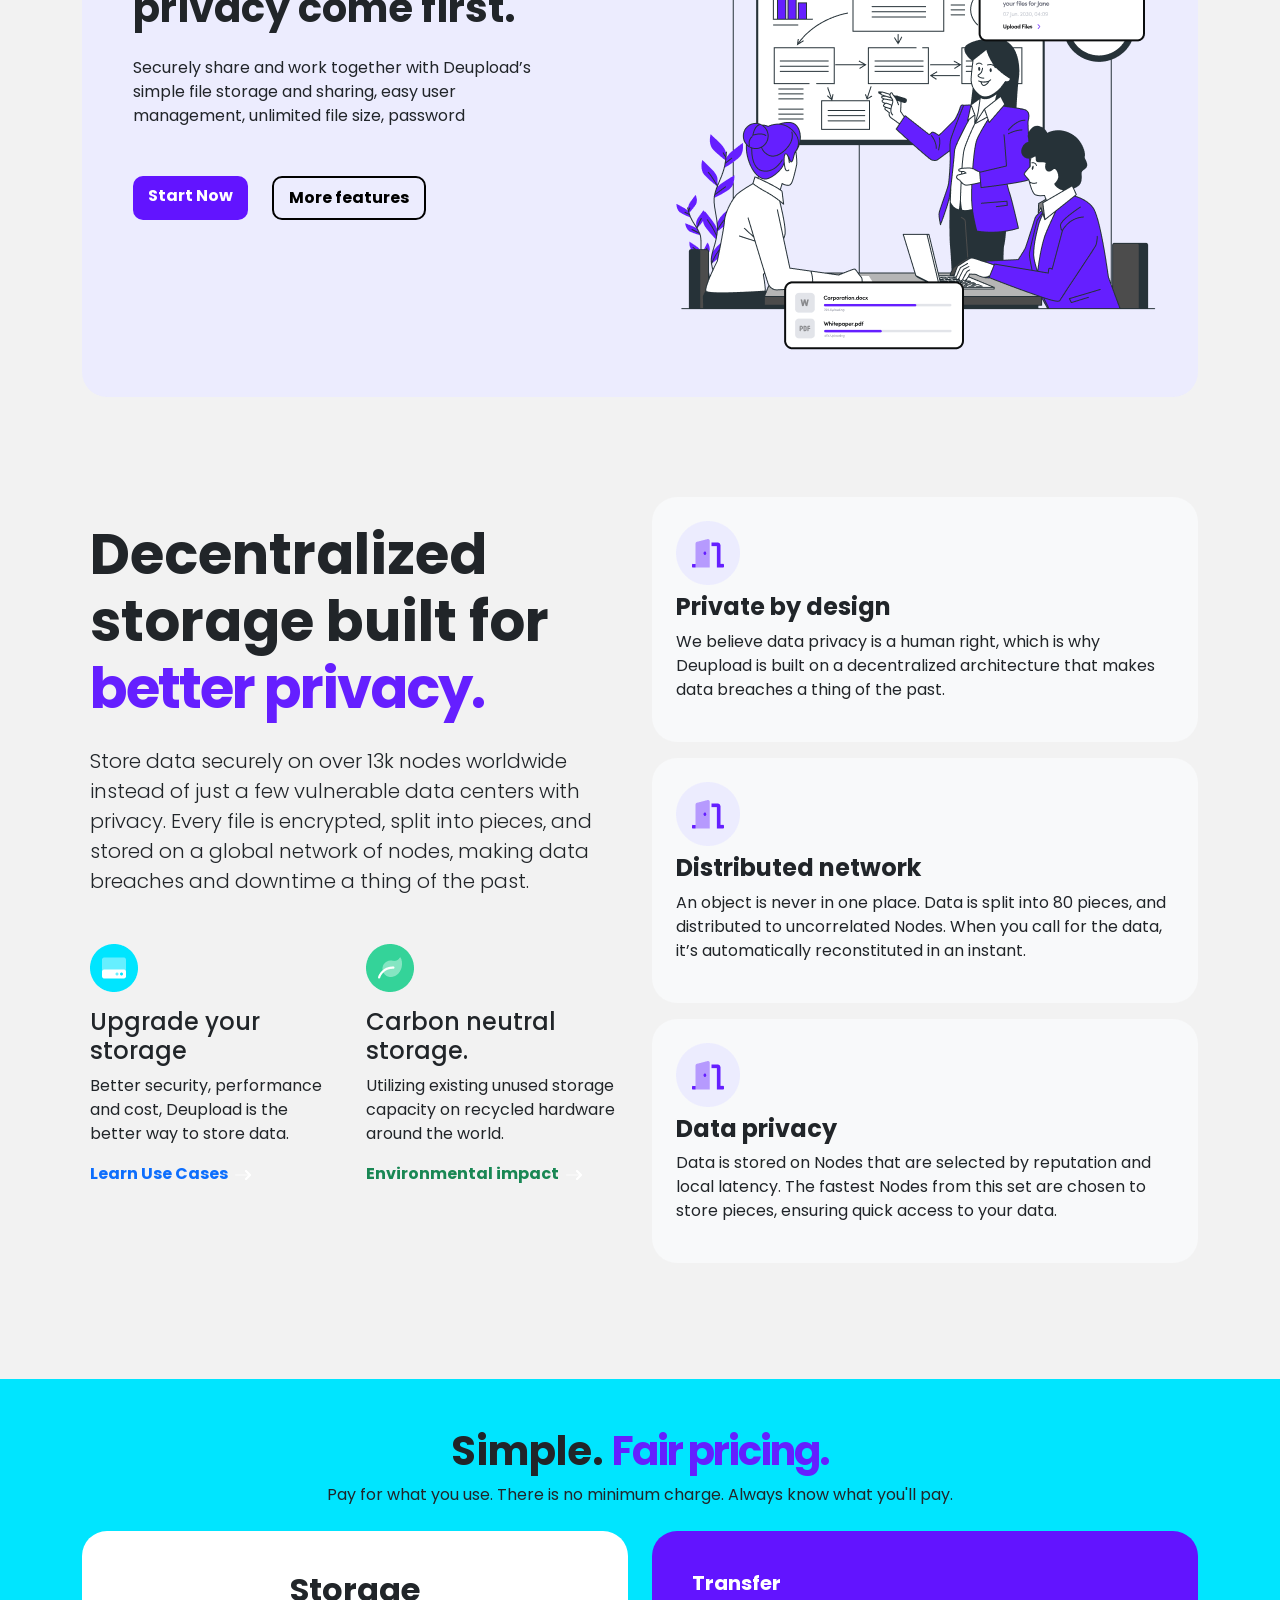
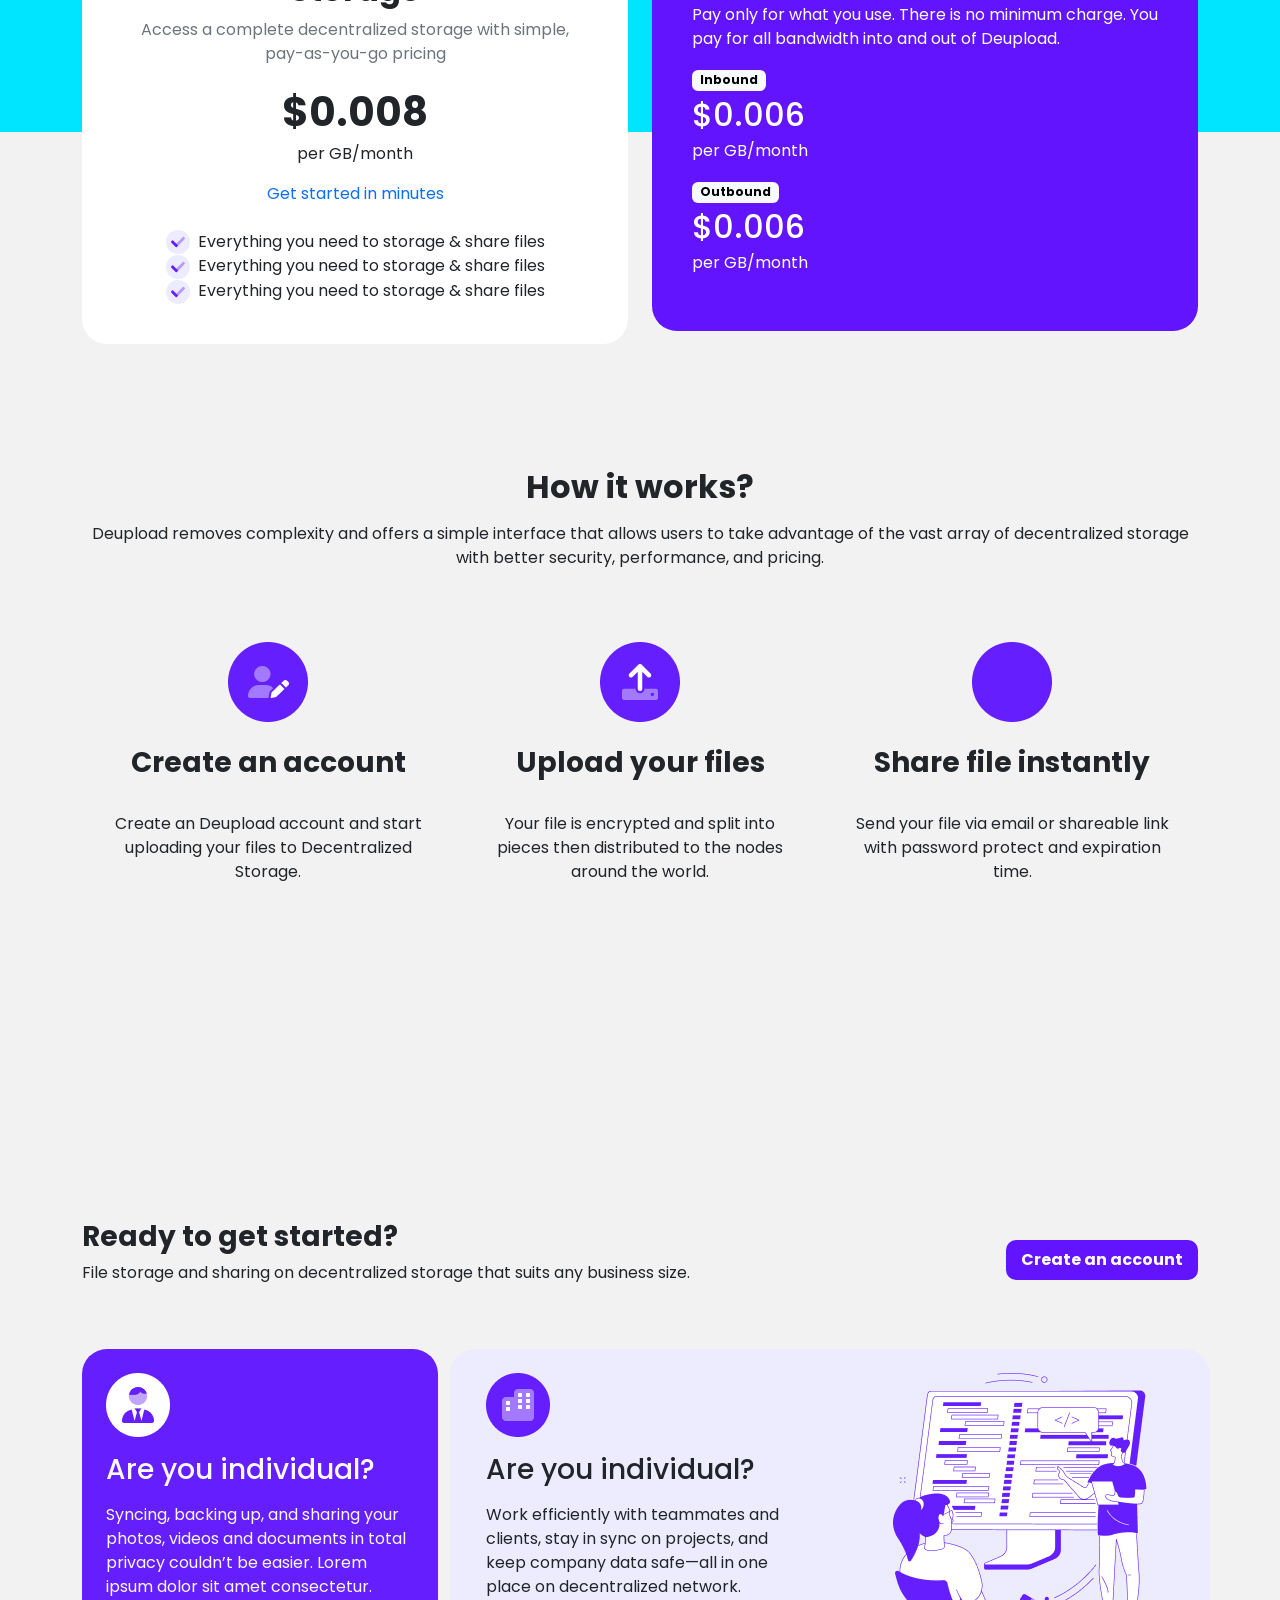
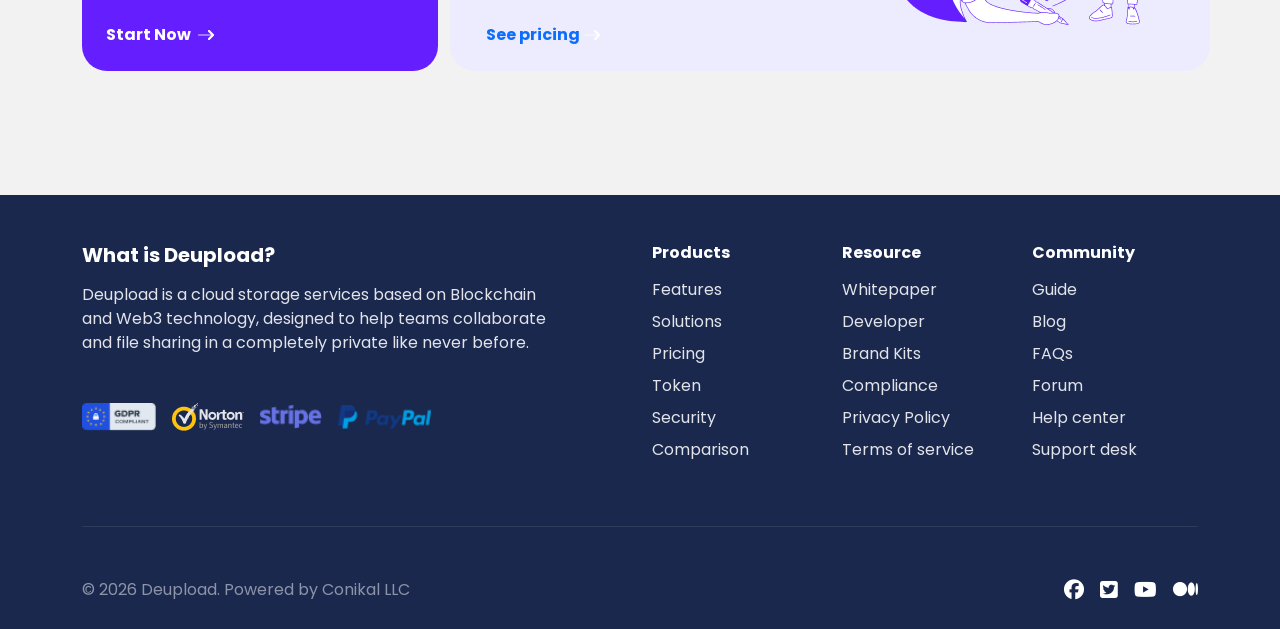
==== commit 47e6e0bb: "stylesheet changed" ====
--- a/index.html
+++ b/index.html
@@ -4,7 +4,7 @@
 <head>
     <meta charset="UTF-8">
     <meta name="viewport" content="width=device-width, initial-scale=1.0">
-    <title>Document</title>
+    <title>Deupload</title>
     <!-- Bootstrap cdn link -->
     <link href="https://cdn.jsdelivr.net/npm/bootstrap@5.3.3/dist/css/bootstrap.min.css" rel="stylesheet"
         integrity="sha384-QWTKZyjpPEjISv5WaRU9OFeRpok6YctnYmDr5pNlyT2bRjXh0JMhjY6hW+ALEwIH" crossorigin="anonymous">
@@ -500,95 +500,11 @@
         </div>
     </footer>
 
-
-
-
-
-
-
-
-
-
-
-
-
-
-
-
-
-
-
-
-
-
-
-
-
-
-
-
-
-
-
-
-
-
-
-
-
-
-
-
-
-
-
-
-
-
-
-
-
-
-
-
-
-
-
-
-
-
-
-
-
-
-
-
-
-
-
-
-
-
-
-
-
-
-
-
-
-
-
-
-
-
-
-
-
-
     <!-- Bootstrap js cdn link -->
     <script src="https://cdn.jsdelivr.net/npm/bootstrap@5.3.3/dist/js/bootstrap.bundle.min.js"
         integrity="sha384-YvpcrYf0tY3lHB60NNkmXc5s9fDVZLESaAA55NDzOxhy9GkcIdslK1eN7N6jIeHz"
         crossorigin="anonymous"></script>
+
 </body>
 
 </html>
--- a/style.css
+++ b/style.css
@@ -92,7 +92,7 @@
 
 
 .pricing-section{
-    background-color: #00E5FF;
+    background: linear-gradient(to bottom,#00e5ff 0%,#00e5ff 60%,#F2F2F2 60%,#F2F2F2 100%);
 }
 .price-wrapper > div > div:nth-child(1) > div{
     background-color: white;
